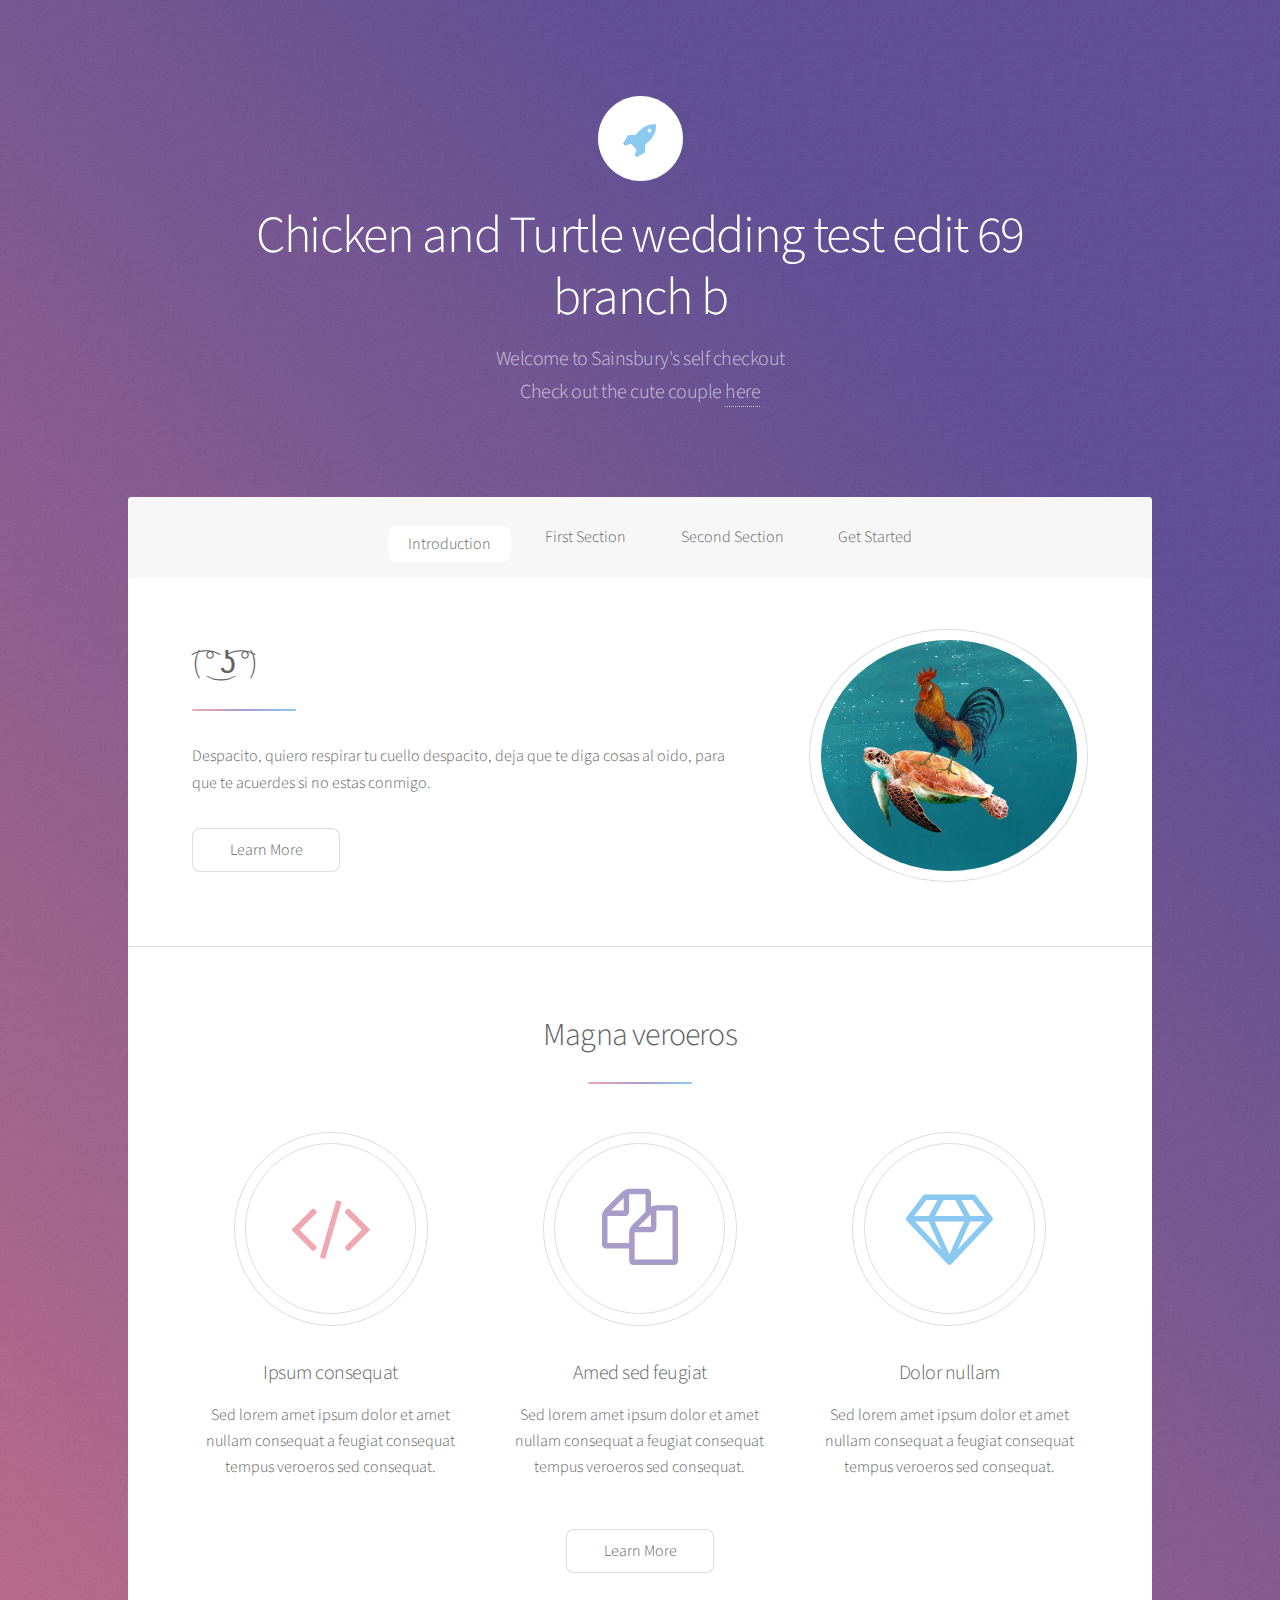
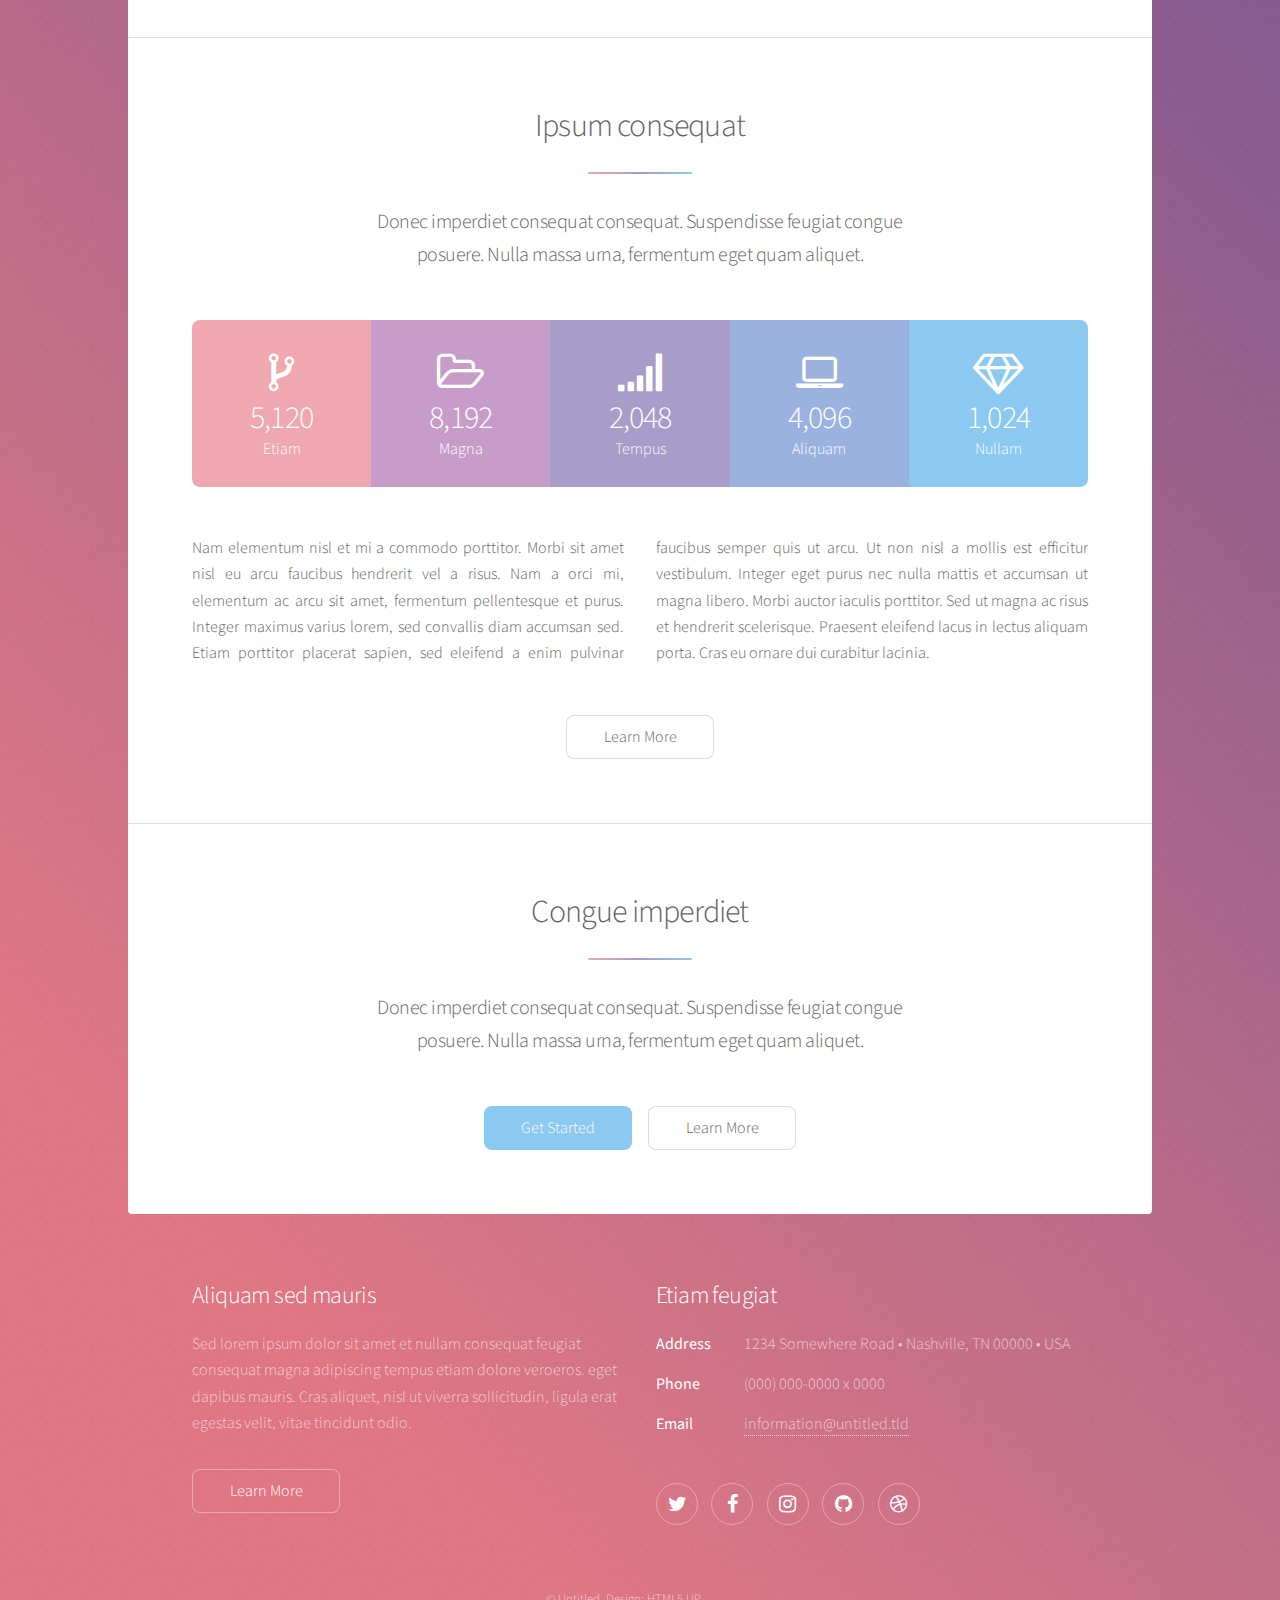
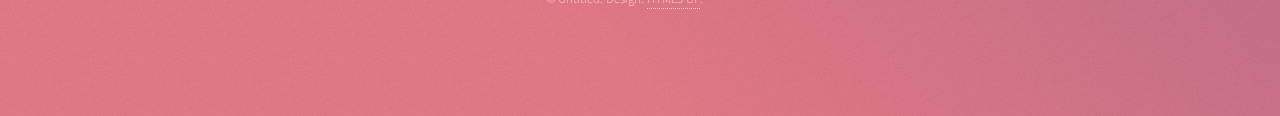
==== index.html @ 66ad9c23 "Merge branch 'master' of https://github.com/jaybubs/jaybubs.github.io" ====
<!DOCTYPE HTML>
<!--
	Stellar by HTML5 UP
	html5up.net | @ajlkn
	Free for personal and commercial use under the CCA 3.0 license (html5up.net/license)
-->
<html>
	<head>
		<title>Chicken and Turtle wedding cmder git test </title>
		<meta charset="utf-8" />
		<meta name="viewport" content="width=device-width, initial-scale=1, user-scalable=no" />
		<link rel="stylesheet" href="assets/css/main.css" />
		<noscript><link rel="stylesheet" href="assets/css/noscript.css" /></noscript>
	</head>
	<body class="is-preload">

		<!-- Wrapper -->
			<div id="wrapper">

				<!-- Header -->
					<header id="header" class="alt">
						<span class="logo"><img src="images/logo.svg" alt="" /></span>
						<h1>Chicken and Turtle wedding test edit 69 branch b</h1>
						<p>Welcome to Sainsbury's self checkout<br />
						Check out the cute couple <a href="https://www.youtube.com/watch?v=dQw4w9WgXcQ">here</p>
					</header>

				<!-- Nav -->
					<nav id="nav">
						<ul>
							<li><a href="#intro" class="active">Introduction</a></li>
							<li><a href="#first">First Section</a></li>
							<li><a href="#second">Second Section</a></li>
							<li><a href="#cta">Get Started</a></li>
						</ul>
					</nav>

				<!-- Main -->
					<div id="main">

						<!-- Introduction -->
							<section id="intro" class="main">
								<div class="spotlight">
									<div class="content">
										<header class="major">
											<h2>( ͡° ͜ʖ ͡°)</h2>
										</header>
										<p>Despacito, quiero respirar tu cuello despacito,
										deja que te diga cosas al oido, para que te acuerdes si no estas conmigo.
										</p>
										<ul class="actions">
											<li><a href="generic2.html" class="button">Learn More</a></li>
										</ul>
									</div>
									<span class="image"><img src="images/pic01.jpg" alt="" /></span>
								</div>
							</section>

						<!-- First Section -->
							<section id="first" class="main special">
								<header class="major">
									<h2>Magna veroeros</h2>
								</header>
								<ul class="features">
									<li>
										<span class="icon major style1 fa-code"></span>
										<h3>Ipsum consequat</h3>
										<p>Sed lorem amet ipsum dolor et amet nullam consequat a feugiat consequat tempus veroeros sed consequat.</p>
									</li>
									<li>
										<span class="icon major style3 fa-copy"></span>
										<h3>Amed sed feugiat</h3>
										<p>Sed lorem amet ipsum dolor et amet nullam consequat a feugiat consequat tempus veroeros sed consequat.</p>
									</li>
									<li>
										<span class="icon major style5 fa-diamond"></span>
										<h3>Dolor nullam</h3>
										<p>Sed lorem amet ipsum dolor et amet nullam consequat a feugiat consequat tempus veroeros sed consequat.</p>
									</li>
								</ul>
								<footer class="major">
									<ul class="actions special">
										<li><a href="generic.html" class="button">Learn More</a></li>
									</ul>
								</footer>
							</section>

						<!-- Second Section -->
							<section id="second" class="main special">
								<header class="major">
									<h2>Ipsum consequat</h2>
									<p>Donec imperdiet consequat consequat. Suspendisse feugiat congue<br />
									posuere. Nulla massa urna, fermentum eget quam aliquet.</p>
								</header>
								<ul class="statistics">
									<li class="style1">
										<span class="icon fa-code-fork"></span>
										<strong>5,120</strong> Etiam
									</li>
									<li class="style2">
										<span class="icon fa-folder-open-o"></span>
										<strong>8,192</strong> Magna
									</li>
									<li class="style3">
										<span class="icon fa-signal"></span>
										<strong>2,048</strong> Tempus
									</li>
									<li class="style4">
										<span class="icon fa-laptop"></span>
										<strong>4,096</strong> Aliquam
									</li>
									<li class="style5">
										<span class="icon fa-diamond"></span>
										<strong>1,024</strong> Nullam
									</li>
								</ul>
								<p class="content">Nam elementum nisl et mi a commodo porttitor. Morbi sit amet nisl eu arcu faucibus hendrerit vel a risus. Nam a orci mi, elementum ac arcu sit amet, fermentum pellentesque et purus. Integer maximus varius lorem, sed convallis diam accumsan sed. Etiam porttitor placerat sapien, sed eleifend a enim pulvinar faucibus semper quis ut arcu. Ut non nisl a mollis est efficitur vestibulum. Integer eget purus nec nulla mattis et accumsan ut magna libero. Morbi auctor iaculis porttitor. Sed ut magna ac risus et hendrerit scelerisque. Praesent eleifend lacus in lectus aliquam porta. Cras eu ornare dui curabitur lacinia.</p>
								<footer class="major">
									<ul class="actions special">
										<li><a href="generic.html" class="button">Learn More</a></li>
									</ul>
								</footer>
							</section>

						<!-- Get Started -->
							<section id="cta" class="main special">
								<header class="major">
									<h2>Congue imperdiet</h2>
									<p>Donec imperdiet consequat consequat. Suspendisse feugiat congue<br />
									posuere. Nulla massa urna, fermentum eget quam aliquet.</p>
								</header>
								<footer class="major">
									<ul class="actions special">
										<li><a href="generic.html" class="button primary">Get Started</a></li>
										<li><a href="generic.html" class="button">Learn More</a></li>
									</ul>
								</footer>
							</section>

					</div>

				<!-- Footer -->
					<footer id="footer">
						<section>
							<h2>Aliquam sed mauris</h2>
							<p>Sed lorem ipsum dolor sit amet et nullam consequat feugiat consequat magna adipiscing tempus etiam dolore veroeros. eget dapibus mauris. Cras aliquet, nisl ut viverra sollicitudin, ligula erat egestas velit, vitae tincidunt odio.</p>
							<ul class="actions">
								<li><a href="generic.html" class="button">Learn More</a></li>
							</ul>
						</section>
						<section>
							<h2>Etiam feugiat</h2>
							<dl class="alt">
								<dt>Address</dt>
								<dd>1234 Somewhere Road &bull; Nashville, TN 00000 &bull; USA</dd>
								<dt>Phone</dt>
								<dd>(000) 000-0000 x 0000</dd>
								<dt>Email</dt>
								<dd><a href="#">information@untitled.tld</a></dd>
							</dl>
							<ul class="icons">
								<li><a href="#" class="icon fa-twitter alt"><span class="label">Twitter</span></a></li>
								<li><a href="#" class="icon fa-facebook alt"><span class="label">Facebook</span></a></li>
								<li><a href="#" class="icon fa-instagram alt"><span class="label">Instagram</span></a></li>
								<li><a href="#" class="icon fa-github alt"><span class="label">GitHub</span></a></li>
								<li><a href="#" class="icon fa-dribbble alt"><span class="label">Dribbble</span></a></li>
							</ul>
						</section>
						<p class="copyright">&copy; Untitled. Design: <a href="https://html5up.net">HTML5 UP</a>.</p>
					</footer>

			</div>

		<!-- Scripts -->
			<script src="assets/js/jquery.min.js"></script>
			<script src="assets/js/jquery.scrollex.min.js"></script>
			<script src="assets/js/jquery.scrolly.min.js"></script>
			<script src="assets/js/browser.min.js"></script>
			<script src="assets/js/breakpoints.min.js"></script>
			<script src="assets/js/util.js"></script>
			<script src="assets/js/main.js"></script>

	</body>
</html>
---- assets/css/main.css ----
@import url(font-awesome.min.css);
@import "https://fonts.googleapis.com/css?family=Source+Sans+Pro:300,400";

/*
	Stellar by HTML5 UP
	html5up.net | @ajlkn
	Free for personal and commercial use under the CCA 3.0 license (html5up.net/license)
*/

html, body, div, span, applet, object,
iframe, h1, h2, h3, h4, h5, h6, p, blockquote,
pre, a, abbr, acronym, address, big, cite,
code, del, dfn, em, img, ins, kbd, q, s, samp,
small, strike, strong, sub, sup, tt, var, b,
u, i, center, dl, dt, dd, ol, ul, li, fieldset,
form, label, legend, table, caption, tbody,
tfoot, thead, tr, th, td, article, aside,
canvas, details, embed, figure, figcaption,
footer, header, hgroup, menu, nav, output, ruby,
section, summary, time, mark, audio, video {
	margin: 0;
	padding: 0;
	border: 0;
	font-size: 100%;
	font: inherit;
	vertical-align: baseline;}

article, aside, details, figcaption, figure,
footer, header, hgroup, menu, nav, section {
	display: block;}

body {
	line-height: 1;
}

ol, ul {
	list-style: none;
}

blockquote, q {
	quotes: none;
}

	blockquote:before, blockquote:after, q:before, q:after {
		content: '';
		content: none;
	}

table {
	border-collapse: collapse;
	border-spacing: 0;
}

body {
	-webkit-text-size-adjust: none;
}

mark {
	background-color: transparent;
	color: inherit;
}

input::-moz-focus-inner {
	border: 0;
	padding: 0;
}

input, select, textarea {
	-moz-appearance: none;
	-webkit-appearance: none;
	-ms-appearance: none;
	appearance: none;
}

/* Basic */

	@-ms-viewport {
		width: device-width;
	}

	body {
		-ms-overflow-style: scrollbar;
	}

	@media screen and (max-width: 480px) {

		html, body {
			min-width: 320px;
		}

	}

	html {
		box-sizing: border-box;
	}

	*, *:before, *:after {
		box-sizing: inherit;
	}

	body {
		background-color: #935d8c;
		background-image: url("images/overlay.png"), -moz-linear-gradient(45deg, #e37682 15%, #5f4d93 85%);
		background-image: url("images/overlay.png"), -webkit-linear-gradient(45deg, #e37682 15%, #5f4d93 85%);
		background-image: url("images/overlay.png"), -ms-linear-gradient(45deg, #e37682 15%, #5f4d93 85%);
		background-image: url("images/overlay.png"), linear-gradient(45deg, #e37682 15%, #5f4d93 85%);
	}

		body.is-preload *, body.is-preload *:before, body.is-preload *:after {
			-moz-animation: none !important;
			-webkit-animation: none !important;
			-ms-animation: none !important;
			animation: none !important;
			-moz-transition: none !important;
			-webkit-transition: none !important;
			-ms-transition: none !important;
			transition: none !important;
		}

/* Type */

	body {
		background-color: #935d8c;
		color: rgba(255, 255, 255, 0.65);
	}

	body, input, select, textarea {
		font-family: "Source Sans Pro", Helvetica, sans-serif;
		font-size: 17pt;
		font-weight: 300;
		line-height: 1.65;
	}

		@media screen and (max-width: 1680px) {

			body, input, select, textarea {
				font-size: 14pt;
			}

		}

		@media screen and (max-width: 1280px) {

			body, input, select, textarea {
				font-size: 12pt;
			}

		}

		@media screen and (max-width: 360px) {

			body, input, select, textarea {
				font-size: 11pt;
			}

		}

	a {
		-moz-transition: color 0.2s ease, border-bottom 0.2s ease;
		-webkit-transition: color 0.2s ease, border-bottom 0.2s ease;
		-ms-transition: color 0.2s ease, border-bottom 0.2s ease;
		transition: color 0.2s ease, border-bottom 0.2s ease;
		text-decoration: none;
		border-bottom: dotted 1px;
		color: inherit;
	}

		a:hover {
			border-bottom-color: transparent;
		}

	strong, b {
		font-weight: 400;
	}

	em, i {
		font-style: italic;
	}

	p {
		margin: 0 0 2em 0;
	}

		p.content {
			-moz-columns: 20em 2;
			-webkit-columns: 20em 2;
			-ms-columns: 20em 2;
			columns: 20em 2;
			-moz-column-gap: 2em;
			-webkit-column-gap: 2em;
			-ms-column-gap: 2em;
			column-gap: 2em;
			text-align: justify;
		}

	h1, h2, h3, h4, h5, h6 {
		font-weight: 300;
		line-height: 1.5;
		margin: 0 0 0.7em 0;
		letter-spacing: -0.025em;
	}

		h1 a, h2 a, h3 a, h4 a, h5 a, h6 a {
			color: inherit;
			text-decoration: none;
		}

	h1 {
		font-size: 2.5em;
		line-height: 1.2;
	}

	h2 {
		font-size: 1.5em;
	}

	h3 {
		font-size: 1.25em;
	}

	h4 {
		font-size: 1.1em;
	}

	h5 {
		font-size: 0.9em;
	}

	h6 {
		font-size: 0.7em;
	}

	@media screen and (max-width: 736px) {

		h1 {
			font-size: 2em;
		}

	}

	sub {
		font-size: 0.8em;
		position: relative;
		top: 0.5em;
	}

	sup {
		font-size: 0.8em;
		position: relative;
		top: -0.5em;
	}

	blockquote {
		border-left: solid 4px;
		font-style: italic;
		margin: 0 0 2em 0;
		padding: 0.5em 0 0.5em 2em;
	}

	code {
		border-radius: 8px;
		border: solid 1px;
		font-family: "Courier New", monospace;
		font-size: 0.9em;
		margin: 0 0.25em;
		padding: 0.25em 0.65em;
	}

	pre {
		-webkit-overflow-scrolling: touch;
		font-family: "Courier New", monospace;
		font-size: 0.9em;
		margin: 0 0 2em 0;
	}

		pre code {
			display: block;
			line-height: 1.75;
			padding: 1em 1.5em;
			overflow-x: auto;
		}

	hr {
		border: 0;
		border-bottom: solid 1px;
		margin: 2em 0;
	}

		hr.major {
			margin: 3em 0;
		}

	.align-left {
		text-align: left;
	}

	.align-center {
		text-align: center;
	}

	.align-right {
		text-align: right;
	}

	input, select, textarea {
		color: #ffffff;
	}

	a:hover {
		color: #ffffff;
	}

	strong, b {
		color: #ffffff;
	}

	h1, h2, h3, h4, h5, h6 {
		color: #ffffff;
	}

	blockquote {
		border-left-color: rgba(255, 255, 255, 0.35);
	}

	code {
		background: rgba(255, 255, 255, 0.075);
		border-color: rgba(255, 255, 255, 0.35);
	}

	hr {
		border-bottom-color: rgba(255, 255, 255, 0.35);
	}

/* Row */

	.row {
		display: flex;
		flex-wrap: wrap;
		box-sizing: border-box;
		align-items: stretch;
	}

		.row > * {
			box-sizing: border-box;
		}

		.row.gtr-uniform > * > :last-child {
			margin-bottom: 0;
		}

		.row.aln-left {
			justify-content: flex-start;
		}

		.row.aln-center {
			justify-content: center;
		}

		.row.aln-right {
			justify-content: flex-end;
		}

		.row.aln-top {
			align-items: flex-start;
		}

		.row.aln-middle {
			align-items: center;
		}

		.row.aln-bottom {
			align-items: flex-end;
		}

		.row > .imp {
			order: -1;
		}

		.row > .col-1 {
			width: 8.3333333333%;
		}

		.row > .off-1 {
			margin-left: 8.3333333333%;
		}

		.row > .col-2 {
			width: 16.6666666667%;
		}

		.row > .off-2 {
			margin-left: 16.6666666667%;
		}

		.row > .col-3 {
			width: 25%;
		}

		.row > .off-3 {
			margin-left: 25%;
		}

		.row > .col-4 {
			width: 33.3333333333%;
		}

		.row > .off-4 {
			margin-left: 33.3333333333%;
		}

		.row > .col-5 {
			width: 41.6666666667%;
		}

		.row > .off-5 {
			margin-left: 41.6666666667%;
		}

		.row > .col-6 {
			width: 50%;
		}

		.row > .off-6 {
			margin-left: 50%;
		}

		.row > .col-7 {
			width: 58.3333333333%;
		}

		.row > .off-7 {
			margin-left: 58.3333333333%;
		}

		.row > .col-8 {
			width: 66.6666666667%;
		}

		.row > .off-8 {
			margin-left: 66.6666666667%;
		}

		.row > .col-9 {
			width: 75%;
		}

		.row > .off-9 {
			margin-left: 75%;
		}

		.row > .col-10 {
			width: 83.3333333333%;
		}

		.row > .off-10 {
			margin-left: 83.3333333333%;
		}

		.row > .col-11 {
			width: 91.6666666667%;
		}

		.row > .off-11 {
			margin-left: 91.6666666667%;
		}

		.row > .col-12 {
			width: 100%;
		}

		.row > .off-12 {
			margin-left: 100%;
		}

		.row.gtr-0 {
			margin-top: 0;
			margin-left: 0em;
		}

			.row.gtr-0 > * {
				padding: 0 0 0 0em;
			}

			.row.gtr-0.gtr-uniform {
				margin-top: 0em;
			}

				.row.gtr-0.gtr-uniform > * {
					padding-top: 0em;
				}

		.row.gtr-25 {
			margin-top: 0;
			margin-left: -0.375em;
		}

			.row.gtr-25 > * {
				padding: 0 0 0 0.375em;
			}

			.row.gtr-25.gtr-uniform {
				margin-top: -0.375em;
			}

				.row.gtr-25.gtr-uniform > * {
					padding-top: 0.375em;
				}

		.row.gtr-50 {
			margin-top: 0;
			margin-left: -0.75em;
		}

			.row.gtr-50 > * {
				padding: 0 0 0 0.75em;
			}

			.row.gtr-50.gtr-uniform {
				margin-top: -0.75em;
			}

				.row.gtr-50.gtr-uniform > * {
					padding-top: 0.75em;
				}

		.row {
			margin-top: 0;
			margin-left: -1.5em;
		}

			.row > * {
				padding: 0 0 0 1.5em;
			}

			.row.gtr-uniform {
				margin-top: -1.5em;
			}

				.row.gtr-uniform > * {
					padding-top: 1.5em;
				}

		.row.gtr-150 {
			margin-top: 0;
			margin-left: -2.25em;
		}

			.row.gtr-150 > * {
				padding: 0 0 0 2.25em;
			}

			.row.gtr-150.gtr-uniform {
				margin-top: -2.25em;
			}

				.row.gtr-150.gtr-uniform > * {
					padding-top: 2.25em;
				}

		.row.gtr-200 {
			margin-top: 0;
			margin-left: -3em;
		}

			.row.gtr-200 > * {
				padding: 0 0 0 3em;
			}

			.row.gtr-200.gtr-uniform {
				margin-top: -3em;
			}

				.row.gtr-200.gtr-uniform > * {
					padding-top: 3em;
				}

		@media screen and (max-width: 1680px) {

			.row {
				display: flex;
				flex-wrap: wrap;
				box-sizing: border-box;
				align-items: stretch;
			}

				.row > * {
					box-sizing: border-box;
				}

				.row.gtr-uniform > * > :last-child {
					margin-bottom: 0;
				}

				.row.aln-left {
					justify-content: flex-start;
				}

				.row.aln-center {
					justify-content: center;
				}

				.row.aln-right {
					justify-content: flex-end;
				}

				.row.aln-top {
					align-items: flex-start;
				}

				.row.aln-middle {
					align-items: center;
				}

				.row.aln-bottom {
					align-items: flex-end;
				}

				.row > .imp-xlarge {
					order: -1;
				}

				.row > .col-1-xlarge {
					width: 8.3333333333%;
				}

				.row > .off-1-xlarge {
					margin-left: 8.3333333333%;
				}

				.row > .col-2-xlarge {
					width: 16.6666666667%;
				}

				.row > .off-2-xlarge {
					margin-left: 16.6666666667%;
				}

				.row > .col-3-xlarge {
					width: 25%;
				}

				.row > .off-3-xlarge {
					margin-left: 25%;
				}

				.row > .col-4-xlarge {
					width: 33.3333333333%;
				}

				.row > .off-4-xlarge {
					margin-left: 33.3333333333%;
				}

				.row > .col-5-xlarge {
					width: 41.6666666667%;
				}

				.row > .off-5-xlarge {
					margin-left: 41.6666666667%;
				}

				.row > .col-6-xlarge {
					width: 50%;
				}

				.row > .off-6-xlarge {
					margin-left: 50%;
				}

				.row > .col-7-xlarge {
					width: 58.3333333333%;
				}

				.row > .off-7-xlarge {
					margin-left: 58.3333333333%;
				}

				.row > .col-8-xlarge {
					width: 66.6666666667%;
				}

				.row > .off-8-xlarge {
					margin-left: 66.6666666667%;
				}

				.row > .col-9-xlarge {
					width: 75%;
				}

				.row > .off-9-xlarge {
					margin-left: 75%;
				}

				.row > .col-10-xlarge {
					width: 83.3333333333%;
				}

				.row > .off-10-xlarge {
					margin-left: 83.3333333333%;
				}

				.row > .col-11-xlarge {
					width: 91.6666666667%;
				}

				.row > .off-11-xlarge {
					margin-left: 91.6666666667%;
				}

				.row > .col-12-xlarge {
					width: 100%;
				}

				.row > .off-12-xlarge {
					margin-left: 100%;
				}

				.row.gtr-0 {
					margin-top: 0;
					margin-left: 0em;
				}

					.row.gtr-0 > * {
						padding: 0 0 0 0em;
					}

					.row.gtr-0.gtr-uniform {
						margin-top: 0em;
					}

						.row.gtr-0.gtr-uniform > * {
							padding-top: 0em;
						}

				.row.gtr-25 {
					margin-top: 0;
					margin-left: -0.375em;
				}

					.row.gtr-25 > * {
						padding: 0 0 0 0.375em;
					}

					.row.gtr-25.gtr-uniform {
						margin-top: -0.375em;
					}

						.row.gtr-25.gtr-uniform > * {
							padding-top: 0.375em;
						}

				.row.gtr-50 {
					margin-top: 0;
					margin-left: -0.75em;
				}

					.row.gtr-50 > * {
						padding: 0 0 0 0.75em;
					}

					.row.gtr-50.gtr-uniform {
						margin-top: -0.75em;
					}

						.row.gtr-50.gtr-uniform > * {
							padding-top: 0.75em;
						}

				.row {
					margin-top: 0;
					margin-left: -1.5em;
				}

					.row > * {
						padding: 0 0 0 1.5em;
					}

					.row.gtr-uniform {
						margin-top: -1.5em;
					}

						.row.gtr-uniform > * {
							padding-top: 1.5em;
						}

				.row.gtr-150 {
					margin-top: 0;
					margin-left: -2.25em;
				}

					.row.gtr-150 > * {
						padding: 0 0 0 2.25em;
					}

					.row.gtr-150.gtr-uniform {
						margin-top: -2.25em;
					}

						.row.gtr-150.gtr-uniform > * {
							padding-top: 2.25em;
						}

				.row.gtr-200 {
					margin-top: 0;
					margin-left: -3em;
				}

					.row.gtr-200 > * {
						padding: 0 0 0 3em;
					}

					.row.gtr-200.gtr-uniform {
						margin-top: -3em;
					}

						.row.gtr-200.gtr-uniform > * {
							padding-top: 3em;
						}

		}

		@media screen and (max-width: 1280px) {

			.row {
				display: flex;
				flex-wrap: wrap;
				box-sizing: border-box;
				align-items: stretch;
			}

				.row > * {
					box-sizing: border-box;
				}

				.row.gtr-uniform > * > :last-child {
					margin-bottom: 0;
				}

				.row.aln-left {
					justify-content: flex-start;
				}

				.row.aln-center {
					justify-content: center;
				}

				.row.aln-right {
					justify-content: flex-end;
				}

				.row.aln-top {
					align-items: flex-start;
				}

				.row.aln-middle {
					align-items: center;
				}

				.row.aln-bottom {
					align-items: flex-end;
				}

				.row > .imp-large {
					order: -1;
				}

				.row > .col-1-large {
					width: 8.3333333333%;
				}

				.row > .off-1-large {
					margin-left: 8.3333333333%;
				}

				.row > .col-2-large {
					width: 16.6666666667%;
				}

				.row > .off-2-large {
					margin-left: 16.6666666667%;
				}

				.row > .col-3-large {
					width: 25%;
				}

				.row > .off-3-large {
					margin-left: 25%;
				}

				.row > .col-4-large {
					width: 33.3333333333%;
				}

				.row > .off-4-large {
					margin-left: 33.3333333333%;
				}

				.row > .col-5-large {
					width: 41.6666666667%;
				}

				.row > .off-5-large {
					margin-left: 41.6666666667%;
				}

				.row > .col-6-large {
					width: 50%;
				}

				.row > .off-6-large {
					margin-left: 50%;
				}

				.row > .col-7-large {
					width: 58.3333333333%;
				}

				.row > .off-7-large {
					margin-left: 58.3333333333%;
				}

				.row > .col-8-large {
					width: 66.6666666667%;
				}

				.row > .off-8-large {
					margin-left: 66.6666666667%;
				}

				.row > .col-9-large {
					width: 75%;
				}

				.row > .off-9-large {
					margin-left: 75%;
				}

				.row > .col-10-large {
					width: 83.3333333333%;
				}

				.row > .off-10-large {
					margin-left: 83.3333333333%;
				}

				.row > .col-11-large {
					width: 91.6666666667%;
				}

				.row > .off-11-large {
					margin-left: 91.6666666667%;
				}

				.row > .col-12-large {
					width: 100%;
				}

				.row > .off-12-large {
					margin-left: 100%;
				}

				.row.gtr-0 {
					margin-top: 0;
					margin-left: 0em;
				}

					.row.gtr-0 > * {
						padding: 0 0 0 0em;
					}

					.row.gtr-0.gtr-uniform {
						margin-top: 0em;
					}

						.row.gtr-0.gtr-uniform > * {
							padding-top: 0em;
						}

				.row.gtr-25 {
					margin-top: 0;
					margin-left: -0.375em;
				}

					.row.gtr-25 > * {
						padding: 0 0 0 0.375em;
					}

					.row.gtr-25.gtr-uniform {
						margin-top: -0.375em;
					}

						.row.gtr-25.gtr-uniform > * {
							padding-top: 0.375em;
						}

				.row.gtr-50 {
					margin-top: 0;
					margin-left: -0.75em;
				}

					.row.gtr-50 > * {
						padding: 0 0 0 0.75em;
					}

					.row.gtr-50.gtr-uniform {
						margin-top: -0.75em;
					}

						.row.gtr-50.gtr-uniform > * {
							padding-top: 0.75em;
						}

				.row {
					margin-top: 0;
					margin-left: -1.5em;
				}

					.row > * {
						padding: 0 0 0 1.5em;
					}

					.row.gtr-uniform {
						margin-top: -1.5em;
					}

						.row.gtr-uniform > * {
							padding-top: 1.5em;
						}

				.row.gtr-150 {
					margin-top: 0;
					margin-left: -2.25em;
				}

					.row.gtr-150 > * {
						padding: 0 0 0 2.25em;
					}

					.row.gtr-150.gtr-uniform {
						margin-top: -2.25em;
					}

						.row.gtr-150.gtr-uniform > * {
							padding-top: 2.25em;
						}

				.row.gtr-200 {
					margin-top: 0;
					margin-left: -3em;
				}

					.row.gtr-200 > * {
						padding: 0 0 0 3em;
					}

					.row.gtr-200.gtr-uniform {
						margin-top: -3em;
					}

						.row.gtr-200.gtr-uniform > * {
							padding-top: 3em;
						}

		}

		@media screen and (max-width: 980px) {

			.row {
				display: flex;
				flex-wrap: wrap;
				box-sizing: border-box;
				align-items: stretch;
			}

				.row > * {
					box-sizing: border-box;
				}

				.row.gtr-uniform > * > :last-child {
					margin-bottom: 0;
				}

				.row.aln-left {
					justify-content: flex-start;
				}

				.row.aln-center {
					justify-content: center;
				}

				.row.aln-right {
					justify-content: flex-end;
				}

				.row.aln-top {
					align-items: flex-start;
				}

				.row.aln-middle {
					align-items: center;
				}

				.row.aln-bottom {
					align-items: flex-end;
				}

				.row > .imp-medium {
					order: -1;
				}

				.row > .col-1-medium {
					width: 8.3333333333%;
				}

				.row > .off-1-medium {
					margin-left: 8.3333333333%;
				}

				.row > .col-2-medium {
					width: 16.6666666667%;
				}

				.row > .off-2-medium {
					margin-left: 16.6666666667%;
				}

				.row > .col-3-medium {
					width: 25%;
				}

				.row > .off-3-medium {
					margin-left: 25%;
				}

				.row > .col-4-medium {
					width: 33.3333333333%;
				}

				.row > .off-4-medium {
					margin-left: 33.3333333333%;
				}

				.row > .col-5-medium {
					width: 41.6666666667%;
				}

				.row > .off-5-medium {
					margin-left: 41.6666666667%;
				}

				.row > .col-6-medium {
					width: 50%;
				}

				.row > .off-6-medium {
					margin-left: 50%;
				}

				.row > .col-7-medium {
					width: 58.3333333333%;
				}

				.row > .off-7-medium {
					margin-left: 58.3333333333%;
				}

				.row > .col-8-medium {
					width: 66.6666666667%;
				}

				.row > .off-8-medium {
					margin-left: 66.6666666667%;
				}

				.row > .col-9-medium {
					width: 75%;
				}

				.row > .off-9-medium {
					margin-left: 75%;
				}

				.row > .col-10-medium {
					width: 83.3333333333%;
				}

				.row > .off-10-medium {
					margin-left: 83.3333333333%;
				}

				.row > .col-11-medium {
					width: 91.6666666667%;
				}

				.row > .off-11-medium {
					margin-left: 91.6666666667%;
				}

				.row > .col-12-medium {
					width: 100%;
				}

				.row > .off-12-medium {
					margin-left: 100%;
				}

				.row.gtr-0 {
					margin-top: 0;
					margin-left: 0em;
				}

					.row.gtr-0 > * {
						padding: 0 0 0 0em;
					}

					.row.gtr-0.gtr-uniform {
						margin-top: 0em;
					}

						.row.gtr-0.gtr-uniform > * {
							padding-top: 0em;
						}

				.row.gtr-25 {
					margin-top: 0;
					margin-left: -0.375em;
				}

					.row.gtr-25 > * {
						padding: 0 0 0 0.375em;
					}

					.row.gtr-25.gtr-uniform {
						margin-top: -0.375em;
					}

						.row.gtr-25.gtr-uniform > * {
							padding-top: 0.375em;
						}

				.row.gtr-50 {
					margin-top: 0;
					margin-left: -0.75em;
				}

					.row.gtr-50 > * {
						padding: 0 0 0 0.75em;
					}

					.row.gtr-50.gtr-uniform {
						margin-top: -0.75em;
					}

						.row.gtr-50.gtr-uniform > * {
							padding-top: 0.75em;
						}

				.row {
					margin-top: 0;
					margin-left: -1.5em;
				}

					.row > * {
						padding: 0 0 0 1.5em;
					}

					.row.gtr-uniform {
						margin-top: -1.5em;
					}

						.row.gtr-uniform > * {
							padding-top: 1.5em;
						}

				.row.gtr-150 {
					margin-top: 0;
					margin-left: -2.25em;
				}

					.row.gtr-150 > * {
						padding: 0 0 0 2.25em;
					}

					.row.gtr-150.gtr-uniform {
						margin-top: -2.25em;
					}

						.row.gtr-150.gtr-uniform > * {
							padding-top: 2.25em;
						}

				.row.gtr-200 {
					margin-top: 0;
					margin-left: -3em;
				}

					.row.gtr-200 > * {
						padding: 0 0 0 3em;
					}

					.row.gtr-200.gtr-uniform {
						margin-top: -3em;
					}

						.row.gtr-200.gtr-uniform > * {
							padding-top: 3em;
						}

		}

		@media screen and (max-width: 736px) {

			.row {
				display: flex;
				flex-wrap: wrap;
				box-sizing: border-box;
				align-items: stretch;
			}

				.row > * {
					box-sizing: border-box;
				}

				.row.gtr-uniform > * > :last-child {
					margin-bottom: 0;
				}

				.row.aln-left {
					justify-content: flex-start;
				}

				.row.aln-center {
					justify-content: center;
				}

				.row.aln-right {
					justify-content: flex-end;
				}

				.row.aln-top {
					align-items: flex-start;
				}

				.row.aln-middle {
					align-items: center;
				}

				.row.aln-bottom {
					align-items: flex-end;
				}

				.row > .imp-small {
					order: -1;
				}

				.row > .col-1-small {
					width: 8.3333333333%;
				}

				.row > .off-1-small {
					margin-left: 8.3333333333%;
				}

				.row > .col-2-small {
					width: 16.6666666667%;
				}

				.row > .off-2-small {
					margin-left: 16.6666666667%;
				}

				.row > .col-3-small {
					width: 25%;
				}

				.row > .off-3-small {
					margin-left: 25%;
				}

				.row > .col-4-small {
					width: 33.3333333333%;
				}

				.row > .off-4-small {
					margin-left: 33.3333333333%;
				}

				.row > .col-5-small {
					width: 41.6666666667%;
				}

				.row > .off-5-small {
					margin-left: 41.6666666667%;
				}

				.row > .col-6-small {
					width: 50%;
				}

				.row > .off-6-small {
					margin-left: 50%;
				}

				.row > .col-7-small {
					width: 58.3333333333%;
				}

				.row > .off-7-small {
					margin-left: 58.3333333333%;
				}

				.row > .col-8-small {
					width: 66.6666666667%;
				}

				.row > .off-8-small {
					margin-left: 66.6666666667%;
				}

				.row > .col-9-small {
					width: 75%;
				}

				.row > .off-9-small {
					margin-left: 75%;
				}

				.row > .col-10-small {
					width: 83.3333333333%;
				}

				.row > .off-10-small {
					margin-left: 83.3333333333%;
				}

				.row > .col-11-small {
					width: 91.6666666667%;
				}

				.row > .off-11-small {
					margin-left: 91.6666666667%;
				}

				.row > .col-12-small {
					width: 100%;
				}

				.row > .off-12-small {
					margin-left: 100%;
				}

				.row.gtr-0 {
					margin-top: 0;
					margin-left: 0em;
				}

					.row.gtr-0 > * {
						padding: 0 0 0 0em;
					}

					.row.gtr-0.gtr-uniform {
						margin-top: 0em;
					}

						.row.gtr-0.gtr-uniform > * {
							padding-top: 0em;
						}

				.row.gtr-25 {
					margin-top: 0;
					margin-left: -0.25em;
				}

					.row.gtr-25 > * {
						padding: 0 0 0 0.25em;
					}

					.row.gtr-25.gtr-uniform {
						margin-top: -0.25em;
					}

						.row.gtr-25.gtr-uniform > * {
							padding-top: 0.25em;
						}

				.row.gtr-50 {
					margin-top: 0;
					margin-left: -0.5em;
				}

					.row.gtr-50 > * {
						padding: 0 0 0 0.5em;
					}

					.row.gtr-50.gtr-uniform {
						margin-top: -0.5em;
					}

						.row.gtr-50.gtr-uniform > * {
							padding-top: 0.5em;
						}

				.row {
					margin-top: 0;
					margin-left: -1em;
				}

					.row > * {
						padding: 0 0 0 1em;
					}

					.row.gtr-uniform {
						margin-top: -1em;
					}

						.row.gtr-uniform > * {
							padding-top: 1em;
						}

				.row.gtr-150 {
					margin-top: 0;
					margin-left: -1.5em;
				}

					.row.gtr-150 > * {
						padding: 0 0 0 1.5em;
					}

					.row.gtr-150.gtr-uniform {
						margin-top: -1.5em;
					}

						.row.gtr-150.gtr-uniform > * {
							padding-top: 1.5em;
						}

				.row.gtr-200 {
					margin-top: 0;
					margin-left: -2em;
				}

					.row.gtr-200 > * {
						padding: 0 0 0 2em;
					}

					.row.gtr-200.gtr-uniform {
						margin-top: -2em;
					}

						.row.gtr-200.gtr-uniform > * {
							padding-top: 2em;
						}

		}

		@media screen and (max-width: 480px) {

			.row {
				display: flex;
				flex-wrap: wrap;
				box-sizing: border-box;
				align-items: stretch;
			}

				.row > * {
					box-sizing: border-box;
				}

				.row.gtr-uniform > * > :last-child {
					margin-bottom: 0;
				}

				.row.aln-left {
					justify-content: flex-start;
				}

				.row.aln-center {
					justify-content: center;
				}

				.row.aln-right {
					justify-content: flex-end;
				}

				.row.aln-top {
					align-items: flex-start;
				}

				.row.aln-middle {
					align-items: center;
				}

				.row.aln-bottom {
					align-items: flex-end;
				}

				.row > .imp-xsmall {
					order: -1;
				}

				.row > .col-1-xsmall {
					width: 8.3333333333%;
				}

				.row > .off-1-xsmall {
					margin-left: 8.3333333333%;
				}

				.row > .col-2-xsmall {
					width: 16.6666666667%;
				}

				.row > .off-2-xsmall {
					margin-left: 16.6666666667%;
				}

				.row > .col-3-xsmall {
					width: 25%;
				}

				.row > .off-3-xsmall {
					margin-left: 25%;
				}

				.row > .col-4-xsmall {
					width: 33.3333333333%;
				}

				.row > .off-4-xsmall {
					margin-left: 33.3333333333%;
				}

				.row > .col-5-xsmall {
					width: 41.6666666667%;
				}

				.row > .off-5-xsmall {
					margin-left: 41.6666666667%;
				}

				.row > .col-6-xsmall {
					width: 50%;
				}

				.row > .off-6-xsmall {
					margin-left: 50%;
				}

				.row > .col-7-xsmall {
					width: 58.3333333333%;
				}

				.row > .off-7-xsmall {
					margin-left: 58.3333333333%;
				}

				.row > .col-8-xsmall {
					width: 66.6666666667%;
				}

				.row > .off-8-xsmall {
					margin-left: 66.6666666667%;
				}

				.row > .col-9-xsmall {
					width: 75%;
				}

				.row > .off-9-xsmall {
					margin-left: 75%;
				}

				.row > .col-10-xsmall {
					width: 83.3333333333%;
				}

				.row > .off-10-xsmall {
					margin-left: 83.3333333333%;
				}

				.row > .col-11-xsmall {
					width: 91.6666666667%;
				}

				.row > .off-11-xsmall {
					margin-left: 91.6666666667%;
				}

				.row > .col-12-xsmall {
					width: 100%;
				}

				.row > .off-12-xsmall {
					margin-left: 100%;
				}

				.row.gtr-0 {
					margin-top: 0;
					margin-left: 0em;
				}

					.row.gtr-0 > * {
						padding: 0 0 0 0em;
					}

					.row.gtr-0.gtr-uniform {
						margin-top: 0em;
					}

						.row.gtr-0.gtr-uniform > * {
							padding-top: 0em;
						}

				.row.gtr-25 {
					margin-top: 0;
					margin-left: -0.3125em;
				}

					.row.gtr-25 > * {
						padding: 0 0 0 0.3125em;
					}

					.row.gtr-25.gtr-uniform {
						margin-top: -0.3125em;
					}

						.row.gtr-25.gtr-uniform > * {
							padding-top: 0.3125em;
						}

				.row.gtr-50 {
					margin-top: 0;
					margin-left: -0.625em;
				}

					.row.gtr-50 > * {
						padding: 0 0 0 0.625em;
					}

					.row.gtr-50.gtr-uniform {
						margin-top: -0.625em;
					}

						.row.gtr-50.gtr-uniform > * {
							padding-top: 0.625em;
						}

				.row {
					margin-top: 0;
					margin-left: -1.25em;
				}

					.row > * {
						padding: 0 0 0 1.25em;
					}

					.row.gtr-uniform {
						margin-top: -1.25em;
					}

						.row.gtr-uniform > * {
							padding-top: 1.25em;
						}

				.row.gtr-150 {
					margin-top: 0;
					margin-left: -1.875em;
				}

					.row.gtr-150 > * {
						padding: 0 0 0 1.875em;
					}

					.row.gtr-150.gtr-uniform {
						margin-top: -1.875em;
					}

						.row.gtr-150.gtr-uniform > * {
							padding-top: 1.875em;
						}

				.row.gtr-200 {
					margin-top: 0;
					margin-left: -2.5em;
				}

					.row.gtr-200 > * {
						padding: 0 0 0 2.5em;
					}

					.row.gtr-200.gtr-uniform {
						margin-top: -2.5em;
					}

						.row.gtr-200.gtr-uniform > * {
							padding-top: 2.5em;
						}

		}

/* Box */

	.box {
		border-radius: 8px;
		border: solid;
		margin-bottom: 2em;
		padding: 1.5em;
	}

		.box > :last-child,
		.box > :last-child > :last-child,
		.box > :last-child > :last-child > :last-child {
			margin-bottom: 0;
		}

		.box.alt {
			border: 0;
			border-radius: 0;
			padding: 0;
		}

	.box {
		border-color: rgba(255, 255, 255, 0.35);
	}

/* Button */

	input[type="submit"],
	input[type="reset"],
	input[type="button"],
	button,
	.button {
		-moz-appearance: none;
		-webkit-appearance: none;
		-ms-appearance: none;
		appearance: none;
		-moz-transition: background-color 0.2s ease-in-out, color 0.2s ease-in-out;
		-webkit-transition: background-color 0.2s ease-in-out, color 0.2s ease-in-out;
		-ms-transition: background-color 0.2s ease-in-out, color 0.2s ease-in-out;
		transition: background-color 0.2s ease-in-out, color 0.2s ease-in-out;
		border-radius: 8px;
		border: 0;
		cursor: pointer;
		display: inline-block;
		font-weight: 300;
		height: 2.75em;
		line-height: 2.75em;
		min-width: 9.25em;
		padding: 0 1.5em;
		text-align: center;
		text-decoration: none;
		white-space: nowrap;
	}

		input[type="submit"].icon,
		input[type="reset"].icon,
		input[type="button"].icon,
		button.icon,
		.button.icon {
			padding-left: 1.35em;
		}

			input[type="submit"].icon:before,
			input[type="reset"].icon:before,
			input[type="button"].icon:before,
			button.icon:before,
			.button.icon:before {
				margin-right: 0.5em;
			}

		input[type="submit"].fit,
		input[type="reset"].fit,
		input[type="button"].fit,
		button.fit,
		.button.fit {
			width: 100%;
		}

		input[type="submit"].small,
		input[type="reset"].small,
		input[type="button"].small,
		button.small,
		.button.small {
			font-size: 0.8em;
		}

		input[type="submit"].large,
		input[type="reset"].large,
		input[type="button"].large,
		button.large,
		.button.large {
			font-size: 1.35em;
		}

		input[type="submit"].disabled, input[type="submit"]:disabled,
		input[type="reset"].disabled,
		input[type="reset"]:disabled,
		input[type="button"].disabled,
		input[type="button"]:disabled,
		button.disabled,
		button:disabled,
		.button.disabled,
		.button:disabled {
			pointer-events: none;
			opacity: 0.25;
		}

		@media screen and (max-width: 736px) {

			input[type="submit"],
			input[type="reset"],
			input[type="button"],
			button,
			.button {
				min-width: 0;
			}

		}

	input[type="submit"],
	input[type="reset"],
	input[type="button"],
	button,
	.button {
		background-color: transparent;
		box-shadow: inset 0 0 0 1px rgba(255, 255, 255, 0.35);
		color: #ffffff !important;
	}

		input[type="submit"]:hover,
		input[type="reset"]:hover,
		input[type="button"]:hover,
		button:hover,
		.button:hover {
			background-color: rgba(255, 255, 255, 0.075);
		}

		input[type="submit"]:active,
		input[type="reset"]:active,
		input[type="button"]:active,
		button:active,
		.button:active {
			background-color: rgba(255, 255, 255, 0.2);
		}

		input[type="submit"].icon:before,
		input[type="reset"].icon:before,
		input[type="button"].icon:before,
		button.icon:before,
		.button.icon:before {
			color: rgba(255, 255, 255, 0.5);
		}

		input[type="submit"].primary,
		input[type="reset"].primary,
		input[type="button"].primary,
		button.primary,
		.button.primary {
			background-color: #8cc9f0;
			color: #ffffff !important;
			box-shadow: none;
		}

			input[type="submit"].primary:hover,
			input[type="reset"].primary:hover,
			input[type="button"].primary:hover,
			button.primary:hover,
			.button.primary:hover {
				background-color: #9acff2;
			}

			input[type="submit"].primary:active,
			input[type="reset"].primary:active,
			input[type="button"].primary:active,
			button.primary:active,
			.button.primary:active {
				background-color: #7ec3ee;
			}

			input[type="submit"].primary.icon:before,
			input[type="reset"].primary.icon:before,
			input[type="button"].primary.icon:before,
			button.primary.icon:before,
			.button.primary.icon:before {
				color: #ffffff !important;
			}

/* Form */

	form {
		margin: 0 0 2em 0;
	}

	label {
		display: block;
		font-size: 0.9em;
		font-weight: 400;
		margin: 0 0 1em 0;
	}

	input[type="text"],
	input[type="password"],
	input[type="email"],
	select,
	textarea {
		-moz-appearance: none;
		-webkit-appearance: none;
		-ms-appearance: none;
		appearance: none;
		border-radius: 8px;
		border: solid 1px;
		color: inherit;
		display: block;
		outline: 0;
		padding: 0 1em;
		text-decoration: none;
		width: 100%;
	}

		input[type="text"]:invalid,
		input[type="password"]:invalid,
		input[type="email"]:invalid,
		select:invalid,
		textarea:invalid {
			box-shadow: none;
		}

	select {
		background-size: 1.25rem;
		background-repeat: no-repeat;
		background-position: calc(100% - 1rem) center;
		height: 2.75em;
		padding-right: 2.75em;
		text-overflow: ellipsis;
	}

		select:focus::-ms-value {
			background-color: transparent;
		}

		select::-ms-expand {
			display: none;
		}

	input[type="text"],
	input[type="password"],
	input[type="email"],
	select {
		height: 2.75em;
	}

	textarea {
		padding: 0.75em 1em;
	}

	input[type="checkbox"],
	input[type="radio"] {
		-moz-appearance: none;
		-webkit-appearance: none;
		-ms-appearance: none;
		appearance: none;
		display: block;
		float: left;
		margin-right: -2em;
		opacity: 0;
		width: 1em;
		z-index: -1;
	}

		input[type="checkbox"] + label,
		input[type="radio"] + label {
			text-decoration: none;
			cursor: pointer;
			display: inline-block;
			font-size: 1em;
			font-weight: 300;
			padding-left: 2.4em;
			padding-right: 0.75em;
			position: relative;
		}

			input[type="checkbox"] + label:before,
			input[type="radio"] + label:before {
				-moz-osx-font-smoothing: grayscale;
				-webkit-font-smoothing: antialiased;
				font-family: FontAwesome;
				font-style: normal;
				font-weight: normal;
				text-transform: none !important;
			}

			input[type="checkbox"] + label:before,
			input[type="radio"] + label:before {
				border-radius: 8px;
				border: solid 1px;
				content: '';
				display: inline-block;
				height: 1.65em;
				left: 0;
				line-height: 1.58125em;
				position: absolute;
				text-align: center;
				top: 0;
				width: 1.65em;
			}

		input[type="checkbox"]:checked + label:before,
		input[type="radio"]:checked + label:before {
			content: '\f00c';
		}

	input[type="checkbox"] + label:before {
		border-radius: 8px;
	}

	input[type="radio"] + label:before {
		border-radius: 100%;
	}

	::-webkit-input-placeholder {
		opacity: 1.0;
	}

	:-moz-placeholder {
		opacity: 1.0;
	}

	::-moz-placeholder {
		opacity: 1.0;
	}

	:-ms-input-placeholder {
		opacity: 1.0;
	}

	label {
		color: #ffffff;
	}

	input[type="text"],
	input[type="password"],
	input[type="email"],
	select,
	textarea {
		background-color: rgba(255, 255, 255, 0.075);
		border-color: rgba(255, 255, 255, 0.35);
	}

		input[type="text"]:focus,
		input[type="password"]:focus,
		input[type="email"]:focus,
		select:focus,
		textarea:focus {
			border-color: #8cc9f0;
			box-shadow: 0 0 0 1px #8cc9f0;
		}

	select {
		background-image: url("data:image/svg+xml;charset=utf8,%3Csvg xmlns='http://www.w3.org/2000/svg' width='40' height='40' preserveAspectRatio='none' viewBox='0 0 40 40'%3E%3Cpath d='M9.4,12.3l10.4,10.4l10.4-10.4c0.2-0.2,0.5-0.4,0.9-0.4c0.3,0,0.6,0.1,0.9,0.4l3.3,3.3c0.2,0.2,0.4,0.5,0.4,0.9 c0,0.4-0.1,0.6-0.4,0.9L20.7,31.9c-0.2,0.2-0.5,0.4-0.9,0.4c-0.3,0-0.6-0.1-0.9-0.4L4.3,17.3c-0.2-0.2-0.4-0.5-0.4-0.9 c0-0.4,0.1-0.6,0.4-0.9l3.3-3.3c0.2-0.2,0.5-0.4,0.9-0.4S9.1,12.1,9.4,12.3z' fill='rgba(255, 255, 255, 0.35)' /%3E%3C/svg%3E");
	}

		select option {
			color: #ffffff;
			background: #935d8c;
		}

	input[type="checkbox"] + label,
	input[type="radio"] + label {
		color: rgba(255, 255, 255, 0.65);
	}

		input[type="checkbox"] + label:before,
		input[type="radio"] + label:before {
			background: rgba(255, 255, 255, 0.075);
			border-color: rgba(255, 255, 255, 0.35);
		}

	input[type="checkbox"]:checked + label:before,
	input[type="radio"]:checked + label:before {
		background-color: #ffffff;
		border-color: #ffffff;
		color: #935d8c;
	}

	input[type="checkbox"]:focus + label:before,
	input[type="radio"]:focus + label:before {
		border-color: #8cc9f0;
		box-shadow: 0 0 0 1px #8cc9f0;
	}

	::-webkit-input-placeholder {
		color: rgba(255, 255, 255, 0.5) !important;
	}

	:-moz-placeholder {
		color: rgba(255, 255, 255, 0.5) !important;
	}

	::-moz-placeholder {
		color: rgba(255, 255, 255, 0.5) !important;
	}

	:-ms-input-placeholder {
		color: rgba(255, 255, 255, 0.5) !important;
	}

	.formerize-placeholder {
		color: rgba(255, 255, 255, 0.5) !important;
	}

/* Icon */

	.icon {
		text-decoration: none;
		-moz-transition: background-color 0.2s ease-in-out, color 0.2s ease-in-out;
		-webkit-transition: background-color 0.2s ease-in-out, color 0.2s ease-in-out;
		-ms-transition: background-color 0.2s ease-in-out, color 0.2s ease-in-out;
		transition: background-color 0.2s ease-in-out, color 0.2s ease-in-out;
		border-bottom: none;
		position: relative;
	}

		.icon:before {
			-moz-osx-font-smoothing: grayscale;
			-webkit-font-smoothing: antialiased;
			font-family: FontAwesome;
			font-style: normal;
			font-weight: normal;
			text-transform: none !important;
		}

		.icon > .label {
			display: none;
		}

		.icon.major {
			border: solid 1px;
			display: inline-block;
			border-radius: 100%;
			padding: 0.65em;
			margin: 0 0 2em 0;
			cursor: default;
		}

			.icon.major:before {
				display: inline-block;
				font-size: 6.25rem;
				width: 2.25em;
				height: 2.25em;
				line-height: 2.2em;
				border-radius: 100%;
				border: solid 1px;
				text-align: center;
			}

		.icon.alt {
			display: inline-block;
			border: solid 1px;
			border-radius: 100%;
		}

			.icon.alt:before {
				display: block;
				font-size: 1.25em;
				width: 2em;
				height: 2em;
				text-align: center;
				line-height: 2em;
			}

		.icon.style1 {
			color: #efa8b0;
		}

		.icon.style2 {
			color: #c79cc8;
		}

		.icon.style3 {
			color: #a89cc8;
		}

		.icon.style4 {
			color: #9bb2e1;
		}

		.icon.style5 {
			color: #8cc9f0;
		}

		@media screen and (max-width: 1680px) {

			.icon.major:before {
				font-size: 5.5rem;
			}

		}

		@media screen and (max-width: 1280px) {

			.icon.major:before {
				font-size: 4.75rem;
			}

		}

		@media screen and (max-width: 736px) {

			.icon.major {
				margin: 0 0 1.5em 0;
				padding: 0.35em;
			}

				.icon.major:before {
					font-size: 3.5rem;
				}

		}

	.icon.major {
		border-color: rgba(255, 255, 255, 0.35);
	}

		.icon.major:before {
			border-color: rgba(255, 255, 255, 0.35);
		}

	.icon.alt {
		border-color: rgba(255, 255, 255, 0.35);
		color: #ffffff;
	}

		.icon.alt:hover {
			background-color: rgba(255, 255, 255, 0.075);
		}

		.icon.alt:active {
			background-color: rgba(255, 255, 255, 0.2);
		}

/* Image */

	.image {
		border-radius: 8px;
		border: 0;
		display: inline-block;
		position: relative;
	}

		.image img {
			border-radius: 8px;
			display: block;
		}

		.image.left, .image.right {
			max-width: 40%;
		}

			.image.left img, .image.right img {
				width: 100%;
			}

		.image.left {
			float: left;
			margin: 0 1.5em 1em 0;
			top: 0.25em;
		}

		.image.right {
			float: right;
			margin: 0 0 1em 1.5em;
			top: 0.25em;
		}

		.image.fit {
			display: block;
			margin: 0 0 2em 0;
			width: 100%;
		}

			.image.fit img {
				width: 100%;
			}

		.image.main {
			display: block;
			margin: 0 0 3em 0;
			width: 100%;
		}

			.image.main img {
				width: 100%;
			}

/* List */

	ol {
		list-style: decimal;
		margin: 0 0 2em 0;
		padding-left: 1.25em;
	}

		ol li {
			padding-left: 0.25em;
		}

	ul {
		list-style: disc;
		margin: 0 0 2em 0;
		padding-left: 1em;
	}

		ul li {
			padding-left: 0.5em;
		}

		ul.alt {
			list-style: none;
			padding-left: 0;
		}

			ul.alt li {
				border-top: solid 1px;
				padding: 0.5em 0;
			}

				ul.alt li:first-child {
					border-top: 0;
					padding-top: 0;
				}

	dl {
		margin: 0 0 2em 0;
	}

		dl dt {
			display: block;
			font-weight: 400;
			margin: 0 0 1em 0;
		}

		dl dd {
			margin-left: 2em;
		}

		dl.alt dt {
			display: block;
			width: 3em;
			margin: 0;
			clear: left;
			float: left;
		}

		dl.alt dd {
			margin: 0 0 0.85em 5.5em;
		}

		dl.alt:after {
			content: '';
			display: block;
			clear: both;
		}

	ul.alt li {
		border-top-color: rgba(255, 255, 255, 0.35);
	}

	dl dt {
		color: #ffffff;
	}

/* Actions */

	ul.actions {
		display: -moz-flex;
		display: -webkit-flex;
		display: -ms-flex;
		display: flex;
		cursor: default;
		list-style: none;
		margin-left: -1em;
		padding-left: 0;
	}

		ul.actions li {
			padding: 0 0 0 1em;
			vertical-align: middle;
		}

		ul.actions.special {
			-moz-justify-content: center;
			-webkit-justify-content: center;
			-ms-justify-content: center;
			justify-content: center;
			width: 100%;
			margin-left: 0;
		}

			ul.actions.special li:first-child {
				padding-left: 0;
			}

		ul.actions.stacked {
			-moz-flex-direction: column;
			-webkit-flex-direction: column;
			-ms-flex-direction: column;
			flex-direction: column;
			margin-left: 0;
		}

			ul.actions.stacked li {
				padding: 1.3em 0 0 0;
			}

				ul.actions.stacked li:first-child {
					padding-top: 0;
				}

		ul.actions.fit {
			width: calc(100% + 1em);
		}

			ul.actions.fit li {
				-moz-flex-grow: 1;
				-webkit-flex-grow: 1;
				-ms-flex-grow: 1;
				flex-grow: 1;
				-moz-flex-shrink: 1;
				-webkit-flex-shrink: 1;
				-ms-flex-shrink: 1;
				flex-shrink: 1;
				width: 100%;
			}

				ul.actions.fit li > * {
					width: 100%;
				}

			ul.actions.fit.stacked {
				width: 100%;
			}

		@media screen and (max-width: 480px) {

			ul.actions:not(.fixed) {
				-moz-flex-direction: column;
				-webkit-flex-direction: column;
				-ms-flex-direction: column;
				flex-direction: column;
				margin-left: 0;
				width: 100% !important;
			}

				ul.actions:not(.fixed) li {
					-moz-flex-grow: 1;
					-webkit-flex-grow: 1;
					-ms-flex-grow: 1;
					flex-grow: 1;
					-moz-flex-shrink: 1;
					-webkit-flex-shrink: 1;
					-ms-flex-shrink: 1;
					flex-shrink: 1;
					padding: 1em 0 0 0;
					text-align: center;
					width: 100%;
				}

					ul.actions:not(.fixed) li > * {
						width: 100%;
					}

					ul.actions:not(.fixed) li:first-child {
						padding-top: 0;
					}

					ul.actions:not(.fixed) li input[type="submit"],
					ul.actions:not(.fixed) li input[type="reset"],
					ul.actions:not(.fixed) li input[type="button"],
					ul.actions:not(.fixed) li button,
					ul.actions:not(.fixed) li .button {
						width: 100%;
					}

						ul.actions:not(.fixed) li input[type="submit"].icon:before,
						ul.actions:not(.fixed) li input[type="reset"].icon:before,
						ul.actions:not(.fixed) li input[type="button"].icon:before,
						ul.actions:not(.fixed) li button.icon:before,
						ul.actions:not(.fixed) li .button.icon:before {
							margin-left: -0.5rem;
						}

		}

/* Icons */

	ul.icons {
		cursor: default;
		list-style: none;
		padding-left: 0;
	}

		ul.icons li {
			display: inline-block;
			padding: 0 0.65em 0 0;
		}

			ul.icons li:last-child {
				padding-right: 0 !important;
			}

/* Section/Article */

	section.special, article.special {
		text-align: center;
	}

	header.major {
		margin-bottom: 3em;
	}

		header.major h2 {
			font-size: 2em;
		}

			header.major h2:after {
				display: block;
				content: '';
				width: 3.25em;
				height: 2px;
				margin: 0.7em 0 1em 0;
				border-radius: 2px;
			}

				section.special header.major h2:after, article.special header.major h2:after {
					margin-left: auto;
					margin-right: auto;
				}

		header.major p {
			font-size: 1.25em;
			letter-spacing: -0.025em;
		}

		header.major.special {
			text-align: center;
		}

			header.major.special h2:after {
				margin-left: auto;
				margin-right: auto;
			}

	footer.major {
		margin-top: 3em;
	}

	@media screen and (max-width: 736px) {

		header.major {
			margin-bottom: 0;
		}

			header.major h2 {
				font-size: 1.5em;
			}

			header.major p {
				font-size: 1em;
				letter-spacing: 0;
			}

				header.major p br {
					display: none;
				}

		footer.major {
			margin-top: 0;
		}

	}

	header.major h2:after {
		background-color: rgba(255, 255, 255, 0.35);
	}

/* Table */

	.table-wrapper {
		-webkit-overflow-scrolling: touch;
		overflow-x: auto;
	}

	table {
		margin: 0 0 2em 0;
		width: 100%;
	}

		table tbody tr {
			border: solid 1px;
			border-left: 0;
			border-right: 0;
		}

		table td {
			padding: 0.75em 0.75em;
		}

		table th {
			font-size: 0.9em;
			font-weight: 400;
			padding: 0 0.75em 0.75em 0.75em;
			text-align: left;
		}

		table thead {
			border-bottom: solid 2px;
		}

		table tfoot {
			border-top: solid 2px;
		}

		table.alt {
			border-collapse: separate;
		}

			table.alt tbody tr td {
				border: solid 1px;
				border-left-width: 0;
				border-top-width: 0;
			}

				table.alt tbody tr td:first-child {
					border-left-width: 1px;
				}

			table.alt tbody tr:first-child td {
				border-top-width: 1px;
			}

			table.alt thead {
				border-bottom: 0;
			}

			table.alt tfoot {
				border-top: 0;
			}

	table tbody tr {
		border-color: rgba(255, 255, 255, 0.35);
	}

		table tbody tr:nth-child(2n + 1) {
			background-color: rgba(255, 255, 255, 0.075);
		}

	table th {
		color: #ffffff;
	}

	table thead {
		border-bottom-color: rgba(255, 255, 255, 0.35);
	}

	table tfoot {
		border-top-color: rgba(255, 255, 255, 0.35);
	}

	table.alt tbody tr td {
		border-color: rgba(255, 255, 255, 0.35);
	}

/* Features */

	.features {
		display: -moz-flex;
		display: -webkit-flex;
		display: -ms-flex;
		display: flex;
		-moz-flex-wrap: wrap;
		-webkit-flex-wrap: wrap;
		-ms-flex-wrap: wrap;
		flex-wrap: wrap;
		-moz-justify-content: center;
		-webkit-justify-content: center;
		-ms-justify-content: center;
		justify-content: center;
		width: calc(100% + 2em);
		margin: 0 0 3em -2em;
		padding: 0;
		list-style: none;
	}

		.features li {
			width: calc(33.3333333333% - 2em);
			margin-left: 2em;
			margin-top: 3em;
			padding: 0;
		}

			.features li:nth-child(1), .features li:nth-child(2), .features li:nth-child(3) {
				margin-top: 0;
			}

			.features li > :last-child {
				margin-bottom: 0;
			}

		@media screen and (max-width: 980px) {

			.features li {
				width: calc(50% - 2em);
			}

				.features li:nth-child(3) {
					margin-top: 3em;
				}

		}

		@media screen and (max-width: 736px) {

			.features {
				width: 100%;
				margin: 0 0 2em 0;
			}

				.features li {
					width: 100%;
					margin-left: 0;
					margin-top: 2em;
				}

					.features li:nth-child(2), .features li:nth-child(3) {
						margin-top: 2em;
					}

		}

/* Statistics */

	.statistics {
		display: -moz-flex;
		display: -webkit-flex;
		display: -ms-flex;
		display: flex;
		width: 100%;
		margin: 0 0 3em 0;
		padding: 0;
		list-style: none;
		cursor: default;
	}

		.statistics li {
			-moz-flex: 1;
			-webkit-flex: 1;
			-ms-flex: 1;
			flex: 1;
			padding: 1.5em;
			color: #ffffff;
			text-align: center;
		}

			.statistics li.style1 {
				background-color: #efa8b0;
			}

			.statistics li.style2 {
				background-color: #c79cc8;
			}

			.statistics li.style3 {
				background-color: #a89cc8;
			}

			.statistics li.style4 {
				background-color: #9bb2e1;
			}

			.statistics li.style5 {
				background-color: #8cc9f0;
			}

			.statistics li strong, .statistics li b {
				display: block;
				font-size: 2em;
				line-height: 1.1;
				color: inherit !important;
				font-weight: 300;
				letter-spacing: -0.025em;
			}

			.statistics li:first-child {
				border-top-left-radius: 8px;
				border-bottom-left-radius: 8px;
			}

			.statistics li:last-child {
				border-top-right-radius: 8px;
				border-bottom-right-radius: 8px;
			}

			.statistics li .icon {
				display: inline-block;
			}

				.statistics li .icon:before {
					font-size: 2.75rem;
					line-height: 1.3;
				}

		@media screen and (max-width: 980px) {

			.statistics li strong, .statistics li b {
				font-size: 1.5em;
			}

		}

		@media screen and (max-width: 736px) {

			.statistics {
				display: block;
				width: 20em;
				max-width: 100%;
				margin: 0 auto 2em auto;
			}

				.statistics li:first-child {
					border-bottom-left-radius: 0;
					border-top-right-radius: 8px;
				}

				.statistics li:last-child {
					border-top-right-radius: 0;
					border-bottom-left-radius: 8px;
				}

				.statistics li .icon:before {
					font-size: 3.75rem;
				}

				.statistics li strong, .statistics li b {
					font-size: 2.5em;
				}

		}

/* Spotlight */

	.spotlight {
		display: -moz-flex;
		display: -webkit-flex;
		display: -ms-flex;
		display: flex;
		-moz-align-items: center;
		-webkit-align-items: center;
		-ms-align-items: center;
		align-items: center;
		margin: 0 0 2em 0;
	}

		.spotlight .content {
			-moz-flex: 1;
			-webkit-flex: 1;
			-ms-flex: 1;
			flex: 1;
		}

			.spotlight .content > :last-child {
				margin-bottom: 0;
			}

			.spotlight .content header.major {
				margin: 0 0 2em 0;
			}

		.spotlight .image {
			display: inline-block;
			margin-left: 4em;
			padding: 0.65em;
			border-radius: 100%;
			border: solid 1px;
		}

			.spotlight .image img {
				display: block;
				border-radius: 100%;
				width: 16em;
			}

		@media screen and (max-width: 980px) {

			.spotlight {
				-moz-flex-direction: column-reverse;
				-webkit-flex-direction: column-reverse;
				-ms-flex-direction: column-reverse;
				flex-direction: column-reverse;
				text-align: center;
			}

				.spotlight .content {
					-moz-flex: 0 1 auto;
					-webkit-flex: 0 1 auto;
					-ms-flex: 0 1 auto;
					flex: 0 1 auto;
					width: 100%;
				}

					.spotlight .content header.major h2:after {
						margin-left: auto;
						margin-right: auto;
					}

					.spotlight .content .actions {
						-moz-justify-content: center;
						-webkit-justify-content: center;
						-ms-justify-content: center;
						justify-content: center;
						width: calc(100% + 1em);
					}

				.spotlight .image {
					-moz-flex: 0 1 auto;
					-webkit-flex: 0 1 auto;
					-ms-flex: 0 1 auto;
					flex: 0 1 auto;
					margin-left: 0;
					margin-bottom: 2em;
				}

		}

		@media screen and (max-width: 736px) {

			.spotlight .image {
				padding: 0.35em;
			}

				.spotlight .image img {
					width: 12em;
				}

		}

	.spotlight .image {
		border-color: rgba(255, 255, 255, 0.35);
	}

/* Header */

	#header {
		padding: 5em 5em 1em 5em ;
		text-align: center;
	}

		#header h1 {
			margin: 0 0 0.25em 0;
		}

		#header p {
			font-size: 1.25em;
			letter-spacing: -0.025em;
		}

		#header.alt {
			padding: 7em 5em 4em 5em ;
		}

			#header.alt h1 {
				font-size: 3.25em;
			}

			#header.alt > * {
				-moz-transition: opacity 3s ease;
				-webkit-transition: opacity 3s ease;
				-ms-transition: opacity 3s ease;
				transition: opacity 3s ease;
				-moz-transition-delay: 0.5s;
				-webkit-transition-delay: 0.5s;
				-ms-transition-delay: 0.5s;
				transition-delay: 0.5s;
				opacity: 1;
			}

			#header.alt .logo {
				-moz-transition: opacity 1.25s ease, -moz-transform 0.5s ease;
				-webkit-transition: opacity 1.25s ease, -webkit-transform 0.5s ease;
				-ms-transition: opacity 1.25s ease, -ms-transform 0.5s ease;
				transition: opacity 1.25s ease, transform 0.5s ease;
				-moz-transition-delay: 0s;
				-webkit-transition-delay: 0s;
				-ms-transition-delay: 0s;
				transition-delay: 0s;
				display: block;
				margin: 0 0 1.5em 0;
			}

				#header.alt .logo img {
					display: block;
					margin: 0 auto;
					max-width: 75%;
				}

		@media screen and (max-width: 1280px) {

			#header {
				padding: 4em 4em 0.1em 4em ;
			}

				#header.alt {
					padding: 6em 4em 3em 4em ;
				}

		}

		@media screen and (max-width: 980px) {

			#header {
				padding: 4em 3em 0.1em 3em ;
			}

				#header.alt {
					padding: 5em 3em 2em 3em ;
				}

		}

		@media screen and (max-width: 736px) {

			#header {
				padding: 3em 2em 0.1em 2em ;
			}

				#header p {
					font-size: 1em;
					letter-spacing: 0;
				}

					#header p br {
						display: none;
					}

				#header.alt {
					padding: 4em 2em 1em 2em ;
				}

					#header.alt h1 {
						font-size: 2.5em;
					}

		}

		@media screen and (max-width: 480px) {

			#header {
				padding: 3em 1.5em 0.1em 1.5em ;
			}

				#header.alt {
					padding: 4em 1.5em 1em 1.5em ;
				}

		}

		@media screen and (max-width: 360px) {

			#header {
				padding: 2.5em 1em 0.1em 1em ;
			}

				#header.alt {
					padding: 3.5em 1em 0.5em 1em ;
				}

		}

		body.is-preload #header.alt > * {
			opacity: 0;
		}

		body.is-preload #header.alt .logo {
			-moz-transform: scale(0.8) rotate(-30deg);
			-webkit-transform: scale(0.8) rotate(-30deg);
			-ms-transform: scale(0.8) rotate(-30deg);
			transform: scale(0.8) rotate(-30deg);
		}

/* Nav */

	#nav {
		-moz-transition: background-color 0.2s ease, border-top-left-radius 0.2s ease, border-top-right-radius 0.2s ease, padding 0.2s ease;
		-webkit-transition: background-color 0.2s ease, border-top-left-radius 0.2s ease, border-top-right-radius 0.2s ease, padding 0.2s ease;
		-ms-transition: background-color 0.2s ease, border-top-left-radius 0.2s ease, border-top-right-radius 0.2s ease, padding 0.2s ease;
		transition: background-color 0.2s ease, border-top-left-radius 0.2s ease, border-top-right-radius 0.2s ease, padding 0.2s ease;
		background-color: #ffffff;
		color: #636363;
		position: absolute;
		width: 64em;
		max-width: calc(100% - 4em);
		padding: 1em;
		background-color: #f7f7f7;
		border-top-left-radius: 0.25em;
		border-top-right-radius: 0.25em;
		cursor: default;
		text-align: center;
	}

		#nav input, #nav select, #nav textarea {
			color: #636363;
		}

		#nav a:hover {
			color: #636363;
		}

		#nav strong, #nav b {
			color: #636363;
		}

		#nav h1, #nav h2, #nav h3, #nav h4, #nav h5, #nav h6 {
			color: #636363;
		}

		#nav blockquote {
			border-left-color: #dddddd;
		}

		#nav code {
			background: rgba(222, 222, 222, 0.25);
			border-color: #dddddd;
		}

		#nav hr {
			border-bottom-color: #dddddd;
		}

		#nav + #main {
			padding-top: 4.25em;
		}

		#nav ul {
			margin: 0;
			padding: 0;
			list-style: none;
		}

			#nav ul li {
				-moz-transition: margin 0.2s ease;
				-webkit-transition: margin 0.2s ease;
				-ms-transition: margin 0.2s ease;
				transition: margin 0.2s ease;
				display: inline-block;
				margin: 0 0.35em;
				padding: 0;
				vertical-align: middle;
			}

				#nav ul li a {
					-moz-transition: font-size 0.2s ease;
					-webkit-transition: font-size 0.2s ease;
					-ms-transition: font-size 0.2s ease;
					transition: font-size 0.2s ease;
					display: inline-block;
					height: 2.25em;
					line-height: 2.25em;
					padding: 0 1.25em;
					border: 0;
					border-radius: 8px;
					box-shadow: inset 0 0 0 1px transparent;
				}

					#nav ul li a:hover {
						background-color: rgba(222, 222, 222, 0.25);
					}

					#nav ul li a.active {
						background-color: #ffffff;
						box-shadow: none;
					}

		#nav.alt {
			position: fixed;
			top: 0;
			padding: 0.5em 1em;
			background-color: rgba(247, 247, 247, 0.95);
			border-top-left-radius: 0;
			border-top-right-radius: 0;
			z-index: 10000;
		}

			#nav.alt ul li {
				margin: 0 0.175em;
			}

				#nav.alt ul li a {
					font-size: 0.9em;
				}

		@media screen and (max-width: 736px) {

			#nav {
				display: none;
			}

				#nav + #main {
					padding-top: 0;
				}

		}

/* Main */

	#main {
		background-color: #ffffff;
		color: #636363;
		border-radius: 0.25em;
	}

		#main input, #main select, #main textarea {
			color: #636363;
		}

		#main a:hover {
			color: #636363;
		}

		#main strong, #main b {
			color: #636363;
		}

		#main h1, #main h2, #main h3, #main h4, #main h5, #main h6 {
			color: #636363;
		}

		#main blockquote {
			border-left-color: #dddddd;
		}

		#main code {
			background: rgba(222, 222, 222, 0.25);
			border-color: #dddddd;
		}

		#main hr {
			border-bottom-color: #dddddd;
		}

		#main .box {
			border-color: #dddddd;
		}

		#main input[type="submit"],
		#main input[type="reset"],
		#main input[type="button"],
		#main button,
		#main .button {
			background-color: transparent;
			box-shadow: inset 0 0 0 1px #dddddd;
			color: #636363 !important;
		}

			#main input[type="submit"]:hover,
			#main input[type="reset"]:hover,
			#main input[type="button"]:hover,
			#main button:hover,
			#main .button:hover {
				background-color: rgba(222, 222, 222, 0.25);
			}

			#main input[type="submit"]:active,
			#main input[type="reset"]:active,
			#main input[type="button"]:active,
			#main button:active,
			#main .button:active {
				background-color: rgba(222, 222, 222, 0.5);
			}

			#main input[type="submit"].icon:before,
			#main input[type="reset"].icon:before,
			#main input[type="button"].icon:before,
			#main button.icon:before,
			#main .button.icon:before {
				color: rgba(99, 99, 99, 0.25);
			}

			#main input[type="submit"].primary,
			#main input[type="reset"].primary,
			#main input[type="button"].primary,
			#main button.primary,
			#main .button.primary {
				background-color: #8cc9f0;
				color: #ffffff !important;
				box-shadow: none;
			}

				#main input[type="submit"].primary:hover,
				#main input[type="reset"].primary:hover,
				#main input[type="button"].primary:hover,
				#main button.primary:hover,
				#main .button.primary:hover {
					background-color: #9acff2;
				}

				#main input[type="submit"].primary:active,
				#main input[type="reset"].primary:active,
				#main input[type="button"].primary:active,
				#main button.primary:active,
				#main .button.primary:active {
					background-color: #7ec3ee;
				}

				#main input[type="submit"].primary.icon:before,
				#main input[type="reset"].primary.icon:before,
				#main input[type="button"].primary.icon:before,
				#main button.primary.icon:before,
				#main .button.primary.icon:before {
					color: #ffffff !important;
				}

		#main label {
			color: #636363;
		}

		#main input[type="text"],
		#main input[type="password"],
		#main input[type="email"],
		#main select,
		#main textarea {
			background-color: rgba(222, 222, 222, 0.25);
			border-color: #dddddd;
		}

			#main input[type="text"]:focus,
			#main input[type="password"]:focus,
			#main input[type="email"]:focus,
			#main select:focus,
			#main textarea:focus {
				border-color: #8cc9f0;
				box-shadow: 0 0 0 1px #8cc9f0;
			}

		#main select {
			background-image: url("data:image/svg+xml;charset=utf8,%3Csvg xmlns='http://www.w3.org/2000/svg' width='40' height='40' preserveAspectRatio='none' viewBox='0 0 40 40'%3E%3Cpath d='M9.4,12.3l10.4,10.4l10.4-10.4c0.2-0.2,0.5-0.4,0.9-0.4c0.3,0,0.6,0.1,0.9,0.4l3.3,3.3c0.2,0.2,0.4,0.5,0.4,0.9 c0,0.4-0.1,0.6-0.4,0.9L20.7,31.9c-0.2,0.2-0.5,0.4-0.9,0.4c-0.3,0-0.6-0.1-0.9-0.4L4.3,17.3c-0.2-0.2-0.4-0.5-0.4-0.9 c0-0.4,0.1-0.6,0.4-0.9l3.3-3.3c0.2-0.2,0.5-0.4,0.9-0.4S9.1,12.1,9.4,12.3z' fill='%23dddddd' /%3E%3C/svg%3E");
		}

			#main select option {
				color: #636363;
				background: #ffffff;
			}

		#main input[type="checkbox"] + label,
		#main input[type="radio"] + label {
			color: #636363;
		}

			#main input[type="checkbox"] + label:before,
			#main input[type="radio"] + label:before {
				background: rgba(222, 222, 222, 0.25);
				border-color: #dddddd;
			}

		#main input[type="checkbox"]:checked + label:before,
		#main input[type="radio"]:checked + label:before {
			background-color: #636363;
			border-color: #636363;
			color: #ffffff;
		}

		#main input[type="checkbox"]:focus + label:before,
		#main input[type="radio"]:focus + label:before {
			border-color: #8cc9f0;
			box-shadow: 0 0 0 1px #8cc9f0;
		}

		#main ::-webkit-input-placeholder {
			color: rgba(99, 99, 99, 0.25) !important;
		}

		#main :-moz-placeholder {
			color: rgba(99, 99, 99, 0.25) !important;
		}

		#main ::-moz-placeholder {
			color: rgba(99, 99, 99, 0.25) !important;
		}

		#main :-ms-input-placeholder {
			color: rgba(99, 99, 99, 0.25) !important;
		}

		#main .formerize-placeholder {
			color: rgba(99, 99, 99, 0.25) !important;
		}

		#main .icon.major {
			border-color: #dddddd;
		}

			#main .icon.major:before {
				border-color: #dddddd;
			}

		#main .icon.alt {
			border-color: #dddddd;
			color: #636363;
		}

			#main .icon.alt:hover {
				background-color: rgba(222, 222, 222, 0.25);
			}

			#main .icon.alt:active {
				background-color: rgba(222, 222, 222, 0.5);
			}

		#main ul.alt li {
			border-top-color: #dddddd;
		}

		#main dl dt {
			color: #636363;
		}

		#main header.major h2:after {
			background-color: #dddddd;
			background-image: -moz-linear-gradient(90deg, #efa8b0, #a89cc8, #8cc9f0);
			background-image: -webkit-linear-gradient(90deg, #efa8b0, #a89cc8, #8cc9f0);
			background-image: -ms-linear-gradient(90deg, #efa8b0, #a89cc8, #8cc9f0);
			background-image: linear-gradient(90deg, #efa8b0, #a89cc8, #8cc9f0);
		}

		#main table tbody tr {
			border-color: #dddddd;
		}

			#main table tbody tr:nth-child(2n + 1) {
				background-color: rgba(222, 222, 222, 0.25);
			}

		#main table th {
			color: #636363;
		}

		#main table thead {
			border-bottom-color: #dddddd;
		}

		#main table tfoot {
			border-top-color: #dddddd;
		}

		#main table.alt tbody tr td {
			border-color: #dddddd;
		}

		#main .spotlight .image {
			border-color: #dddddd;
		}

		#main > .main {
			padding: 5em 5em 3em 5em ;
			border-top: solid 1px #dddddd;
		}

			#main > .main:first-child {
				border-top: 0;
			}

			#main > .main > .image.main:first-child {
				margin: -5em 0 5em -5em;
				width: calc(100% + 10em);
				border-top-right-radius: 0.25em;
				border-top-left-radius: 0.25em;
				border-bottom-right-radius: 0;
				border-bottom-left-radius: 0;
			}

				#main > .main > .image.main:first-child img {
					border-top-right-radius: 0.25em;
					border-top-left-radius: 0.25em;
					border-bottom-right-radius: 0;
					border-bottom-left-radius: 0;
				}

		@media screen and (max-width: 1280px) {

			#main > .main {
				padding: 4em 4em 2em 4em ;
			}

				#main > .main > .image.main:first-child {
					margin: -4em 0 4em -4em;
					width: calc(100% + 8em);
				}

		}

		@media screen and (max-width: 980px) {

			#main > .main {
				padding: 4em 3em 2em 3em ;
			}

				#main > .main > .image.main:first-child {
					margin: -4em 0 4em -3em;
					width: calc(100% + 6em);
				}

		}

		@media screen and (max-width: 736px) {

			#main > .main {
				padding: 3em 2em 1em 2em ;
			}

				#main > .main > .image.main:first-child {
					margin: -3em 0 2em -2em;
					width: calc(100% + 4em);
				}

		}

		@media screen and (max-width: 480px) {

			#main > .main {
				padding: 3em 1.5em 1em 1.5em ;
			}

				#main > .main > .image.main:first-child {
					margin: -3em 0 1.5em -1.5em;
					width: calc(100% + 3em);
				}

		}

		@media screen and (max-width: 360px) {

			#main {
				border-radius: 0;
			}

				#main > .main {
					padding: 2.5em 1em 0.5em 1em ;
				}

					#main > .main > .image.main:first-child {
						margin: -2.5em 0 1.5em -1em;
						width: calc(100% + 2em);
						border-radius: 0;
					}

						#main > .main > .image.main:first-child img {
							border-radius: 0;
						}

		}

/* Footer */

	#footer {
		display: -moz-flex;
		display: -webkit-flex;
		display: -ms-flex;
		display: flex;
		-moz-flex-wrap: wrap;
		-webkit-flex-wrap: wrap;
		-ms-flex-wrap: wrap;
		flex-wrap: wrap;
		padding: 5em 5em 3em 5em ;
		width: calc(100% + 2em);
		margin: 0 0 3em -2em;
	}

		#footer > * {
			width: calc(50% - 2em);
			margin-left: 2em;
		}

		#footer .copyright {
			width: 100%;
			margin: 2.5em 0 2em 0;
			font-size: 0.8em;
			text-align: center;
		}

		@media screen and (max-width: 1280px) {

			#footer {
				padding: 4em 4em 2em 4em ;
			}

		}

		@media screen and (max-width: 980px) {

			#footer {
				padding: 4em 3em 2em 3em ;
				display: block;
				margin: 0 0 3em 0;
				width: 100%;
			}

				#footer > * {
					width: 100%;
					margin-left: 0;
					margin-bottom: 3em;
				}

				#footer .copyright {
					text-align: left;
				}

		}

		@media screen and (max-width: 736px) {

			#footer {
				padding: 3em 2em 1em 2em ;
			}

		}

		@media screen and (max-width: 480px) {

			#footer {
				padding: 3em 1.5em 1em 1.5em ;
			}

		}

		@media screen and (max-width: 480px) {

			#footer {
				padding: 2.5em 1em 0.5em 1em ;
			}

		}

/* Wrapper */

	#wrapper {
		width: 64em;
		max-width: calc(100% - 4em);
		margin: 0 auto;
	}

		@media screen and (max-width: 480px) {

			#wrapper {
				max-width: calc(100% - 2em);
			}

		}

		@media screen and (max-width: 360px) {

			#wrapper {
				max-width: 100%;
			}

		}
---- assets/css/noscript.css ----
/*
	Stellar by HTML5 UP
	html5up.net | @ajlkn
	Free for personal and commercial use under the CCA 3.0 license (html5up.net/license)
*/

/* Header */

	body.is-preload #header.alt > * {
		opacity: 1;
	}

	body.is-preload #header.alt .logo {
		-moz-transform: none;
		-webkit-transform: none;
		-ms-transform: none;
		transform: none;
	}
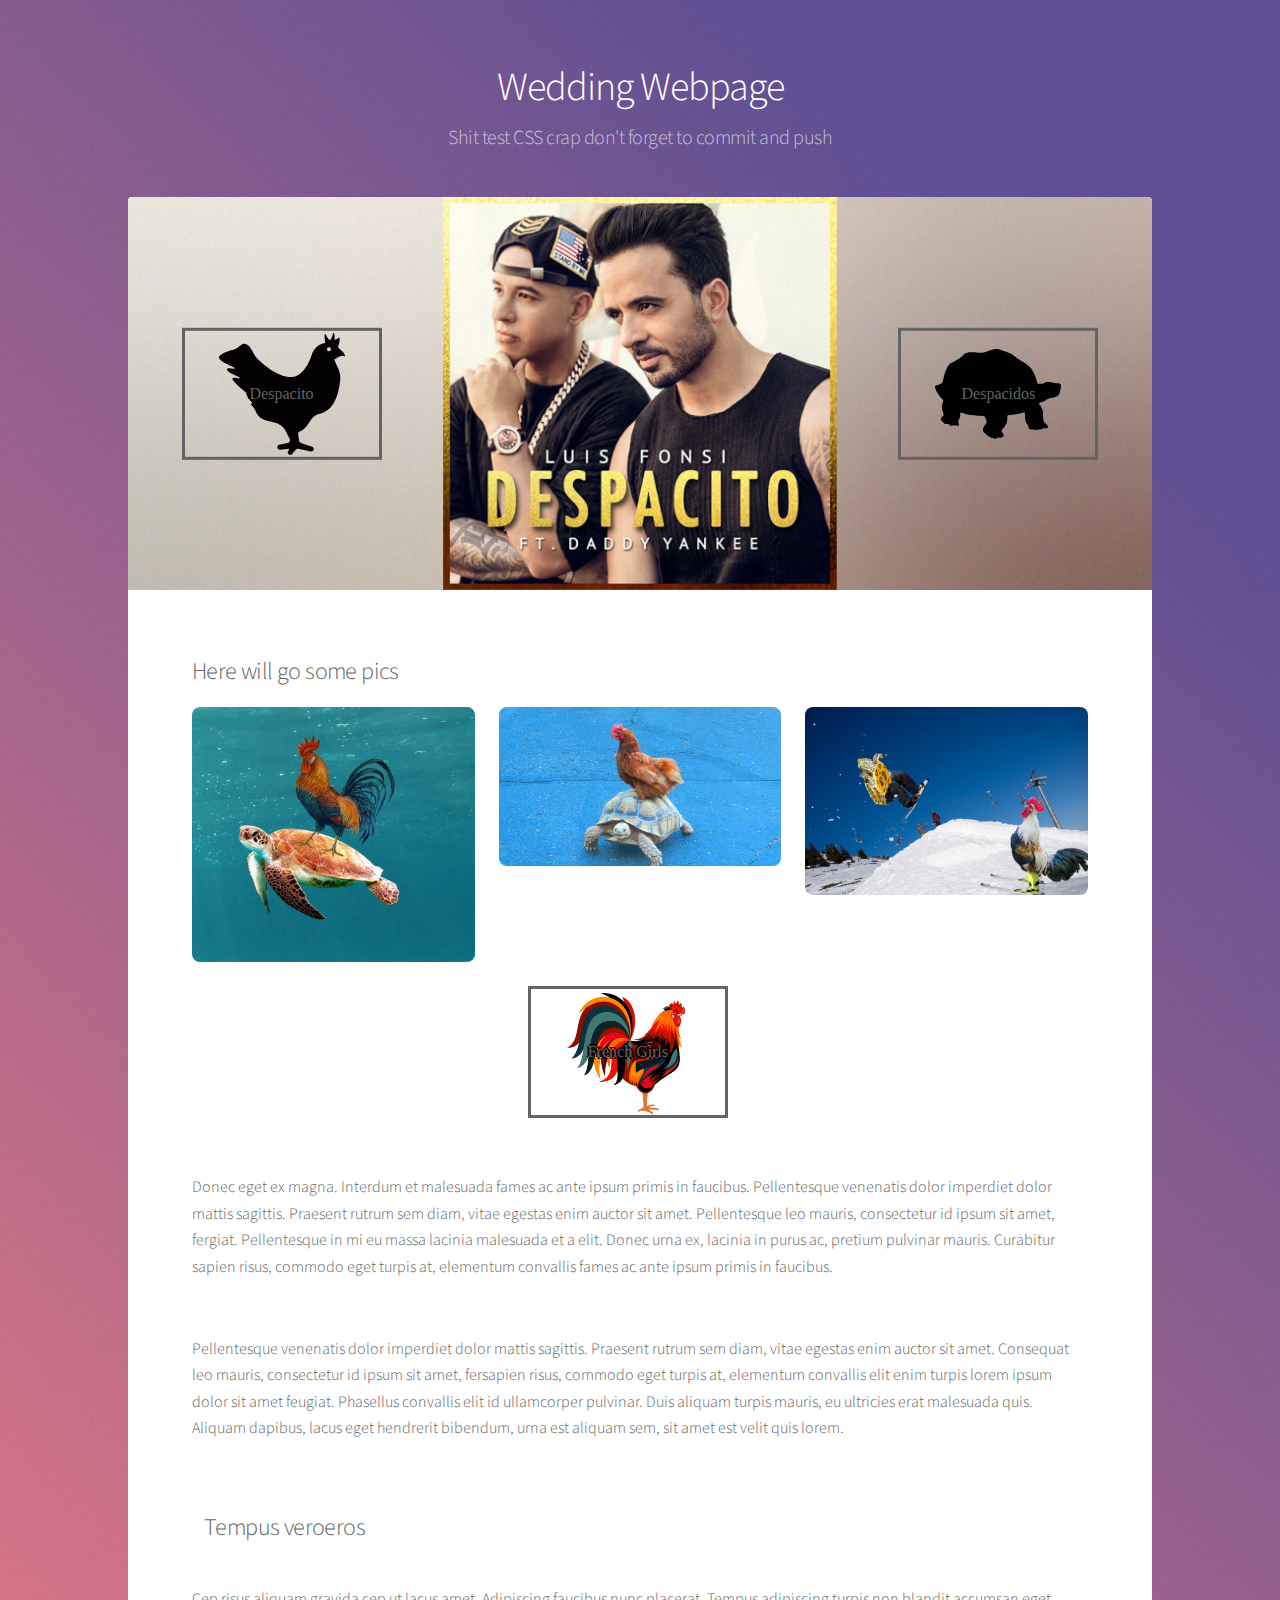
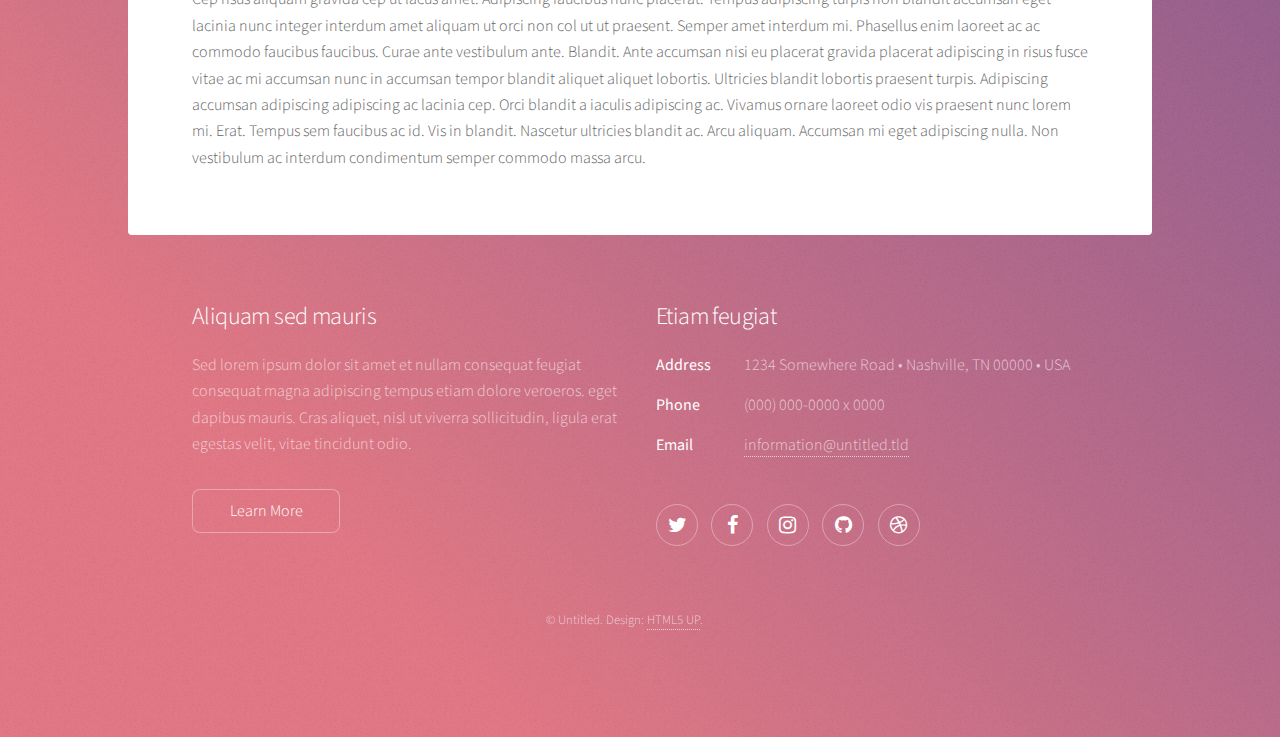
==== commit 59809377: "big updoot, main page with 2 branches, loads of buttonning, whatever" ====
--- a/index.html
+++ b/index.html
@@ -6,7 +6,7 @@
 -->
 <html>
 	<head>
-		<title>Chicken and Turtle wedding cmder git test </title>
+		<title>Generic - Stellar by HTML5 UP</title>
 		<meta charset="utf-8" />
 		<meta name="viewport" content="width=device-width, initial-scale=1, user-scalable=no" />
 		<link rel="stylesheet" href="assets/css/main.css" />
@@ -18,123 +18,32 @@
 			<div id="wrapper">
 
 				<!-- Header -->
-					<header id="header" class="alt">
-						<span class="logo"><img src="images/logo.svg" alt="" /></span>
-						<h1>Chicken and Turtle wedding test edit 69 branch b</h1>
-						<p>Welcome to Sainsbury's self checkout<br />
-						Check out the cute couple <a href="https://www.youtube.com/watch?v=dQw4w9WgXcQ">here</p>
+					<header id="header">
+						<h1>Wedding Webpage</h1>
+						<p>Shit test CSS crap don't forget to commit and push</p>
 					</header>
-
-				<!-- Nav -->
-					<nav id="nav">
-						<ul>
-							<li><a href="#intro" class="active">Introduction</a></li>
-							<li><a href="#first">First Section</a></li>
-							<li><a href="#second">Second Section</a></li>
-							<li><a href="#cta">Get Started</a></li>
-						</ul>
-					</nav>
 
 				<!-- Main -->
 					<div id="main">
 
-						<!-- Introduction -->
-							<section id="intro" class="main">
-								<div class="spotlight">
-									<div class="content">
-										<header class="major">
-											<h2>( ͡° ͜ʖ ͡°)</h2>
-										</header>
-										<p>Despacito, quiero respirar tu cuello despacito,
-										deja que te diga cosas al oido, para que te acuerdes si no estas conmigo.
-										</p>
-										<ul class="actions">
-											<li><a href="generic2.html" class="button">Learn More</a></li>
-										</ul>
-									</div>
-									<span class="image"><img src="images/pic01.jpg" alt="" /></span>
-								</div>
-							</section>
-
-						<!-- First Section -->
-							<section id="first" class="main special">
-								<header class="major">
-									<h2>Magna veroeros</h2>
-								</header>
-								<ul class="features">
-									<li>
-										<span class="icon major style1 fa-code"></span>
-										<h3>Ipsum consequat</h3>
-										<p>Sed lorem amet ipsum dolor et amet nullam consequat a feugiat consequat tempus veroeros sed consequat.</p>
-									</li>
-									<li>
-										<span class="icon major style3 fa-copy"></span>
-										<h3>Amed sed feugiat</h3>
-										<p>Sed lorem amet ipsum dolor et amet nullam consequat a feugiat consequat tempus veroeros sed consequat.</p>
-									</li>
-									<li>
-										<span class="icon major style5 fa-diamond"></span>
-										<h3>Dolor nullam</h3>
-										<p>Sed lorem amet ipsum dolor et amet nullam consequat a feugiat consequat tempus veroeros sed consequat.</p>
-									</li>
+						<!-- Content -->
+							<section id="content" class="main">
+								<span class="image main btncn"><img src="images/pic04.jpg" alt="" />
+								<a href="italy.html" class="btncommon btn2">Despacito</a><!--separation--><a href="singapore.html" class="btncommon btn3">Despacidos</a>
+								</span>
+								<h2>Here will go some pics</h2>
+								<div class="box alt">
+											<div class="row gtr-uniform">
+												<div class="col-4"><span class="image fit"><img src="images/CT0.jpg" alt="" /></span></div>
+												<div class="col-4"><span class="image fit"><img src="images/CT1.jpg" alt="" /></span></div>
+												<div class="col-4"><span class="image fit"><img src="images/CT2.png" alt="" /></span></div>
+								<ul class="actions special">
+								<li><a href="https://www.youtube.com/watch?v=dQw4w9WgXcQ" class="btncommon btn1">French Girls</a></li>
 								</ul>
-								<footer class="major">
-									<ul class="actions special">
-										<li><a href="generic.html" class="button">Learn More</a></li>
-									</ul>
-								</footer>
-							</section>
-
-						<!-- Second Section -->
-							<section id="second" class="main special">
-								<header class="major">
-									<h2>Ipsum consequat</h2>
-									<p>Donec imperdiet consequat consequat. Suspendisse feugiat congue<br />
-									posuere. Nulla massa urna, fermentum eget quam aliquet.</p>
-								</header>
-								<ul class="statistics">
-									<li class="style1">
-										<span class="icon fa-code-fork"></span>
-										<strong>5,120</strong> Etiam
-									</li>
-									<li class="style2">
-										<span class="icon fa-folder-open-o"></span>
-										<strong>8,192</strong> Magna
-									</li>
-									<li class="style3">
-										<span class="icon fa-signal"></span>
-										<strong>2,048</strong> Tempus
-									</li>
-									<li class="style4">
-										<span class="icon fa-laptop"></span>
-										<strong>4,096</strong> Aliquam
-									</li>
-									<li class="style5">
-										<span class="icon fa-diamond"></span>
-										<strong>1,024</strong> Nullam
-									</li>
-								</ul>
-								<p class="content">Nam elementum nisl et mi a commodo porttitor. Morbi sit amet nisl eu arcu faucibus hendrerit vel a risus. Nam a orci mi, elementum ac arcu sit amet, fermentum pellentesque et purus. Integer maximus varius lorem, sed convallis diam accumsan sed. Etiam porttitor placerat sapien, sed eleifend a enim pulvinar faucibus semper quis ut arcu. Ut non nisl a mollis est efficitur vestibulum. Integer eget purus nec nulla mattis et accumsan ut magna libero. Morbi auctor iaculis porttitor. Sed ut magna ac risus et hendrerit scelerisque. Praesent eleifend lacus in lectus aliquam porta. Cras eu ornare dui curabitur lacinia.</p>
-								<footer class="major">
-									<ul class="actions special">
-										<li><a href="generic.html" class="button">Learn More</a></li>
-									</ul>
-								</footer>
-							</section>
-
-						<!-- Get Started -->
-							<section id="cta" class="main special">
-								<header class="major">
-									<h2>Congue imperdiet</h2>
-									<p>Donec imperdiet consequat consequat. Suspendisse feugiat congue<br />
-									posuere. Nulla massa urna, fermentum eget quam aliquet.</p>
-								</header>
-								<footer class="major">
-									<ul class="actions special">
-										<li><a href="generic.html" class="button primary">Get Started</a></li>
-										<li><a href="generic.html" class="button">Learn More</a></li>
-									</ul>
-								</footer>
+								<p>Donec eget ex magna. Interdum et malesuada fames ac ante ipsum primis in faucibus. Pellentesque venenatis dolor imperdiet dolor mattis sagittis. Praesent rutrum sem diam, vitae egestas enim auctor sit amet. Pellentesque leo mauris, consectetur id ipsum sit amet, fergiat. Pellentesque in mi eu massa lacinia malesuada et a elit. Donec urna ex, lacinia in purus ac, pretium pulvinar mauris. Curabitur sapien risus, commodo eget turpis at, elementum convallis fames ac ante ipsum primis in faucibus.</p>
+								<p>Pellentesque venenatis dolor imperdiet dolor mattis sagittis. Praesent rutrum sem diam, vitae egestas enim auctor sit amet. Consequat leo mauris, consectetur id ipsum sit amet, fersapien risus, commodo eget turpis at, elementum convallis elit enim turpis lorem ipsum dolor sit amet feugiat. Phasellus convallis elit id ullamcorper pulvinar. Duis aliquam turpis mauris, eu ultricies erat malesuada quis. Aliquam dapibus, lacus eget hendrerit bibendum, urna est aliquam sem, sit amet est velit quis lorem.</p>
+								<h2>Tempus veroeros</h2>
+								<p>Cep risus aliquam gravida cep ut lacus amet. Adipiscing faucibus nunc placerat. Tempus adipiscing turpis non blandit accumsan eget lacinia nunc integer interdum amet aliquam ut orci non col ut ut praesent. Semper amet interdum mi. Phasellus enim laoreet ac ac commodo faucibus faucibus. Curae ante vestibulum ante. Blandit. Ante accumsan nisi eu placerat gravida placerat adipiscing in risus fusce vitae ac mi accumsan nunc in accumsan tempor blandit aliquet aliquet lobortis. Ultricies blandit lobortis praesent turpis. Adipiscing accumsan adipiscing adipiscing ac lacinia cep. Orci blandit a iaculis adipiscing ac. Vivamus ornare laoreet odio vis praesent nunc lorem mi. Erat. Tempus sem faucibus ac id. Vis in blandit. Nascetur ultricies blandit ac. Arcu aliquam. Accumsan mi eget adipiscing nulla. Non vestibulum ac interdum condimentum semper commodo massa arcu.</p>
 							</section>
 
 					</div>
@@ -145,7 +54,7 @@
 							<h2>Aliquam sed mauris</h2>
 							<p>Sed lorem ipsum dolor sit amet et nullam consequat feugiat consequat magna adipiscing tempus etiam dolore veroeros. eget dapibus mauris. Cras aliquet, nisl ut viverra sollicitudin, ligula erat egestas velit, vitae tincidunt odio.</p>
 							<ul class="actions">
-								<li><a href="generic.html" class="button">Learn More</a></li>
+								<li><a href="#" class="button">Learn More</a></li>
 							</ul>
 						</section>
 						<section>
@@ -181,4 +90,4 @@
 			<script src="assets/js/main.js"></script>
 
 	</body>
-</html>
+</html>--- a/assets/css/main.css
+++ b/assets/css/main.css
@@ -2382,7 +2382,19 @@
 			.image.fit img {
 				width: 100%;
 			}
-
+		.image.forcefit
+		{
+		display:block;
+		object-fit:cover;
+		max-width:100%;
+		height:300px;
+		width:auto;
+		overflow:hidden;
+		position:relative;
+		
+		
+		}
+		
 		.image.main {
 			display: block;
 			margin: 0 0 3em 0;
@@ -2392,7 +2404,9 @@
 			.image.main img {
 				width: 100%;
 			}
-
+		
+		
+		
 /* List */
 
 	ol {
@@ -3761,4 +3775,72 @@
 				max-width: 100%;
 			}
 
-		}+		}
+/* button template*/
+	.btn1{
+		background:url(images/second.jpg) no-repeat;
+		background-size:contain !important;
+		background-position:center !important;
+		cursor:pointer;
+		border:solid;
+		font-family: Comic Sans MS;
+		font-style: bold;
+		padding: 50px 50px;
+		display:inline-block;
+		position:relative;
+	}
+	.btn1:hover{transform:rotateY(180deg);transition: transform 2s; transform-style: preserve-3d;
+	/*background-size:contain;*/
+	}
+	
+/* button */
+	.btncommon,.btn2,.btn3{
+		
+		background-size:contain !important;
+		background-position:center !important;
+		cursor:pointer;
+		border:solid;
+		font-family: Comic Sans MS;
+		font-style: bold;
+		text-align:center;
+		text-shadow: -2px 0 black,0 2px black,2px 0 black,0 -2px black;
+		text-color:white;
+		width:200px;
+		padding: 50px 50px;
+		display:inline-block;
+		position:relative;
+	}
+	.btn2{background:url(images/chicken1.svg) no-repeat;}
+	.btn3{background:url(images/turtle1.svg) no-repeat;}
+	
+	
+	.btncommon:hover, .btn2:hover, .btn3:hover
+	{   
+		background-size:contain !important;
+		background-position:center !important;
+	}
+	.btn2:hover{background:url(images/turtle1.svg) no-repeat;}
+	.btn3:hover{background:url(images/chicken1.svg) no-repeat;}
+	
+	
+	
+/* container */
+	.btncn{position:relative; width:50%;}
+	
+	.btncn .btn2{position:absolute;
+		top: 50%;
+		left: 15%;
+		transform: translate(-50%, -50%);
+		-ms-transform: translate(-50%, -50%);
+	}
+	
+	.btncn .btn2:hover{background:url(images/turtle1.svg) no-repeat;}
+	
+	.btncn .btn3{position:absolute;
+		top: 50%;
+		left: 85%;
+		transform: translate(-50%, -50%);
+		-ms-transform: translate(-50%, -50%);
+	}
+	.btncn .btn3:hover{background:url(images/chicken1.svg) no-repeat;}
+	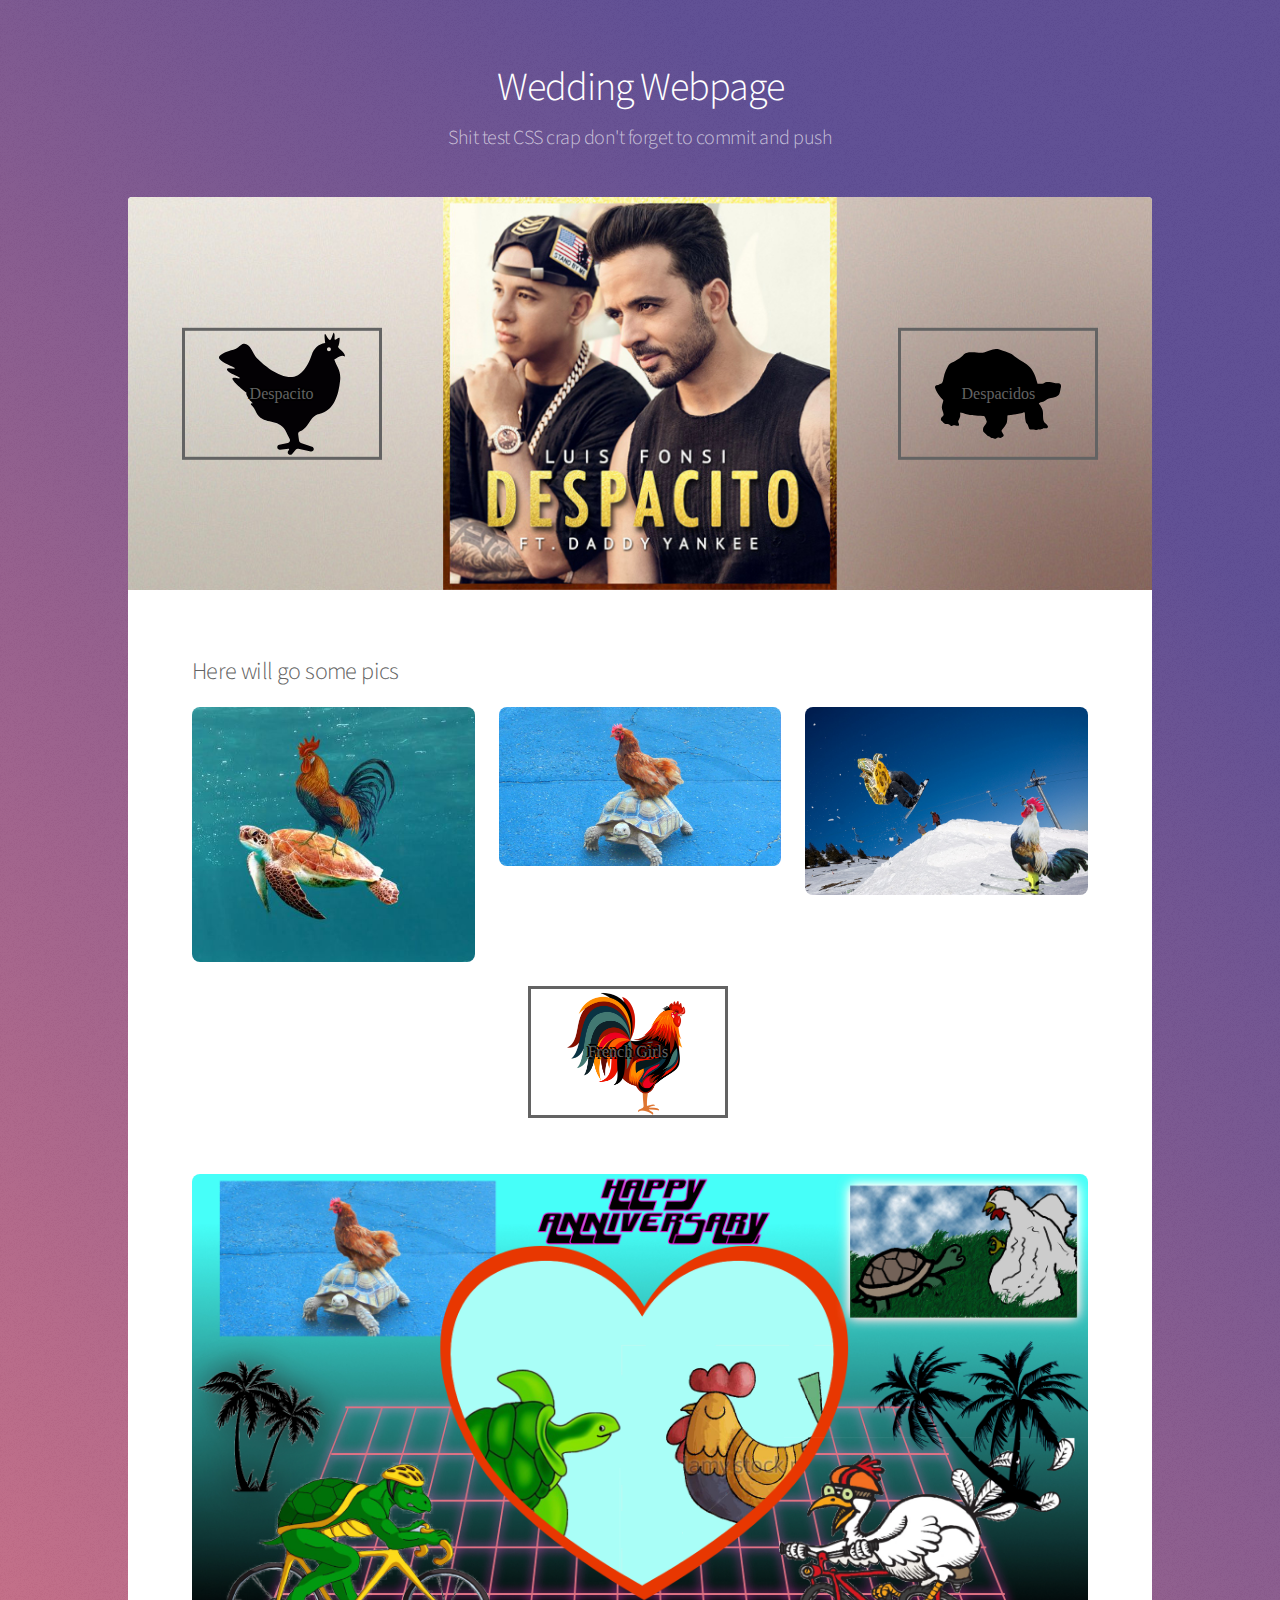
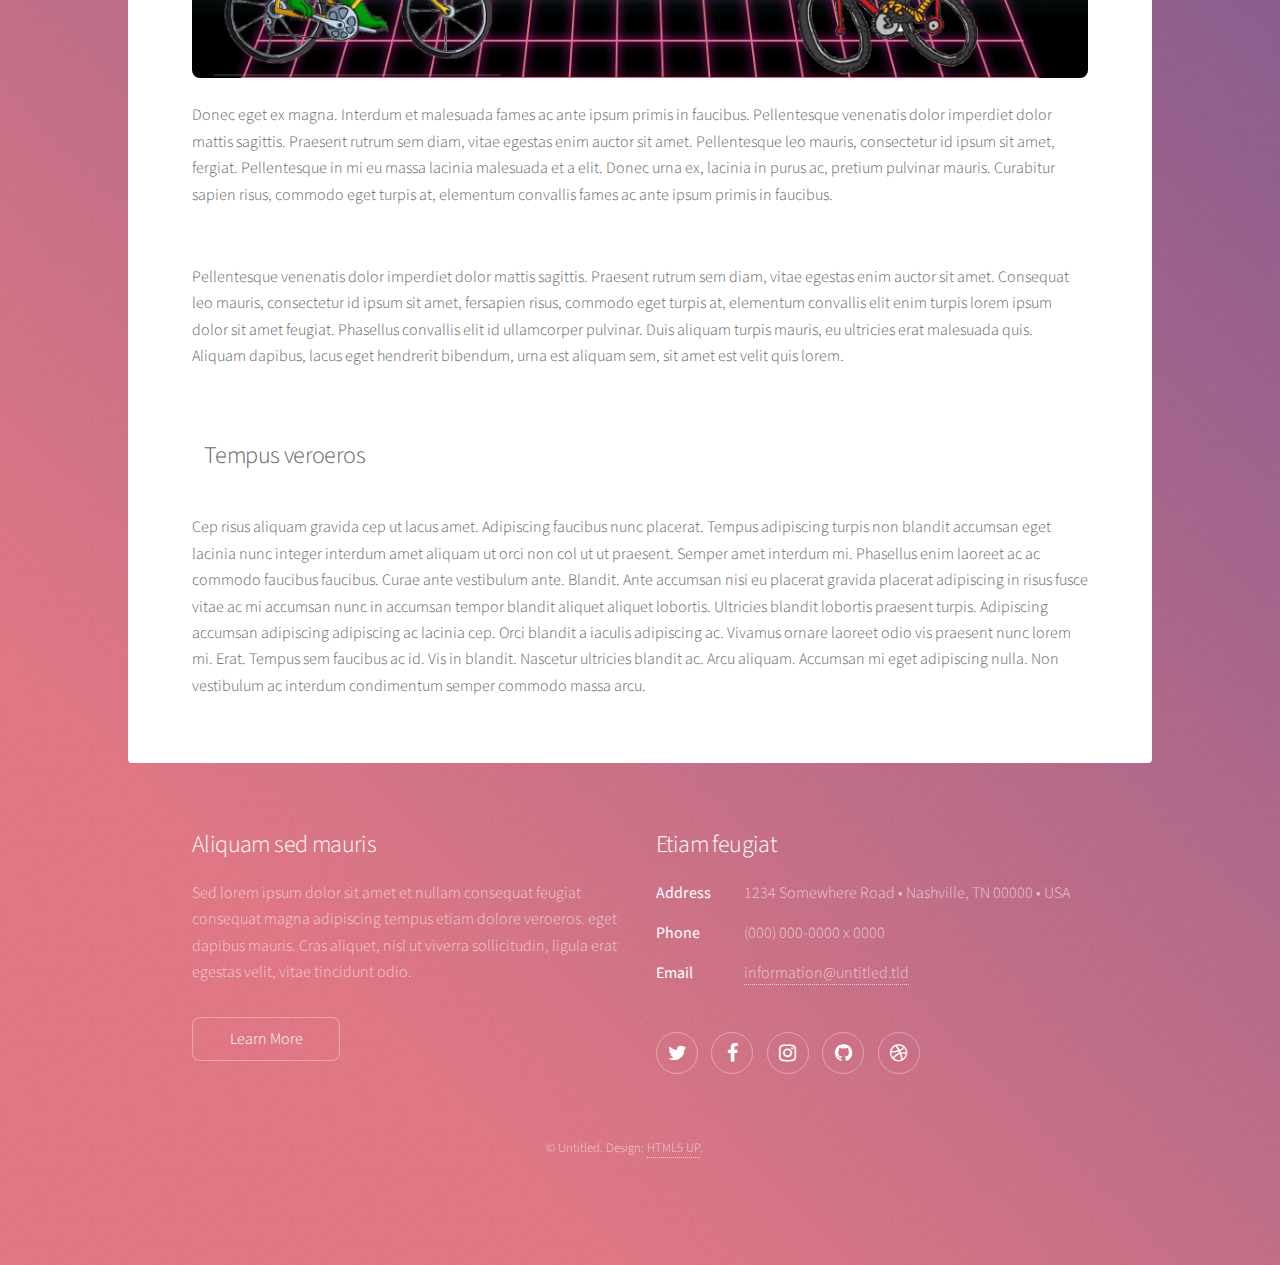
==== commit be77f8a4: "extra column pic thing" ====
--- a/index.html
+++ b/index.html
@@ -40,6 +40,8 @@
 								<ul class="actions special">
 								<li><a href="https://www.youtube.com/watch?v=dQw4w9WgXcQ" class="btncommon btn1">French Girls</a></li>
 								</ul>
+								<div class="row gtr-uniform">
+									<div class="col-12"><span class="image fit"><img src="images/anv.jpg" alt="" /></span></div>
 								<p>Donec eget ex magna. Interdum et malesuada fames ac ante ipsum primis in faucibus. Pellentesque venenatis dolor imperdiet dolor mattis sagittis. Praesent rutrum sem diam, vitae egestas enim auctor sit amet. Pellentesque leo mauris, consectetur id ipsum sit amet, fergiat. Pellentesque in mi eu massa lacinia malesuada et a elit. Donec urna ex, lacinia in purus ac, pretium pulvinar mauris. Curabitur sapien risus, commodo eget turpis at, elementum convallis fames ac ante ipsum primis in faucibus.</p>
 								<p>Pellentesque venenatis dolor imperdiet dolor mattis sagittis. Praesent rutrum sem diam, vitae egestas enim auctor sit amet. Consequat leo mauris, consectetur id ipsum sit amet, fersapien risus, commodo eget turpis at, elementum convallis elit enim turpis lorem ipsum dolor sit amet feugiat. Phasellus convallis elit id ullamcorper pulvinar. Duis aliquam turpis mauris, eu ultricies erat malesuada quis. Aliquam dapibus, lacus eget hendrerit bibendum, urna est aliquam sem, sit amet est velit quis lorem.</p>
 								<h2>Tempus veroeros</h2>
@@ -90,4 +92,4 @@
 			<script src="assets/js/main.js"></script>
 
 	</body>
-</html>+</html>
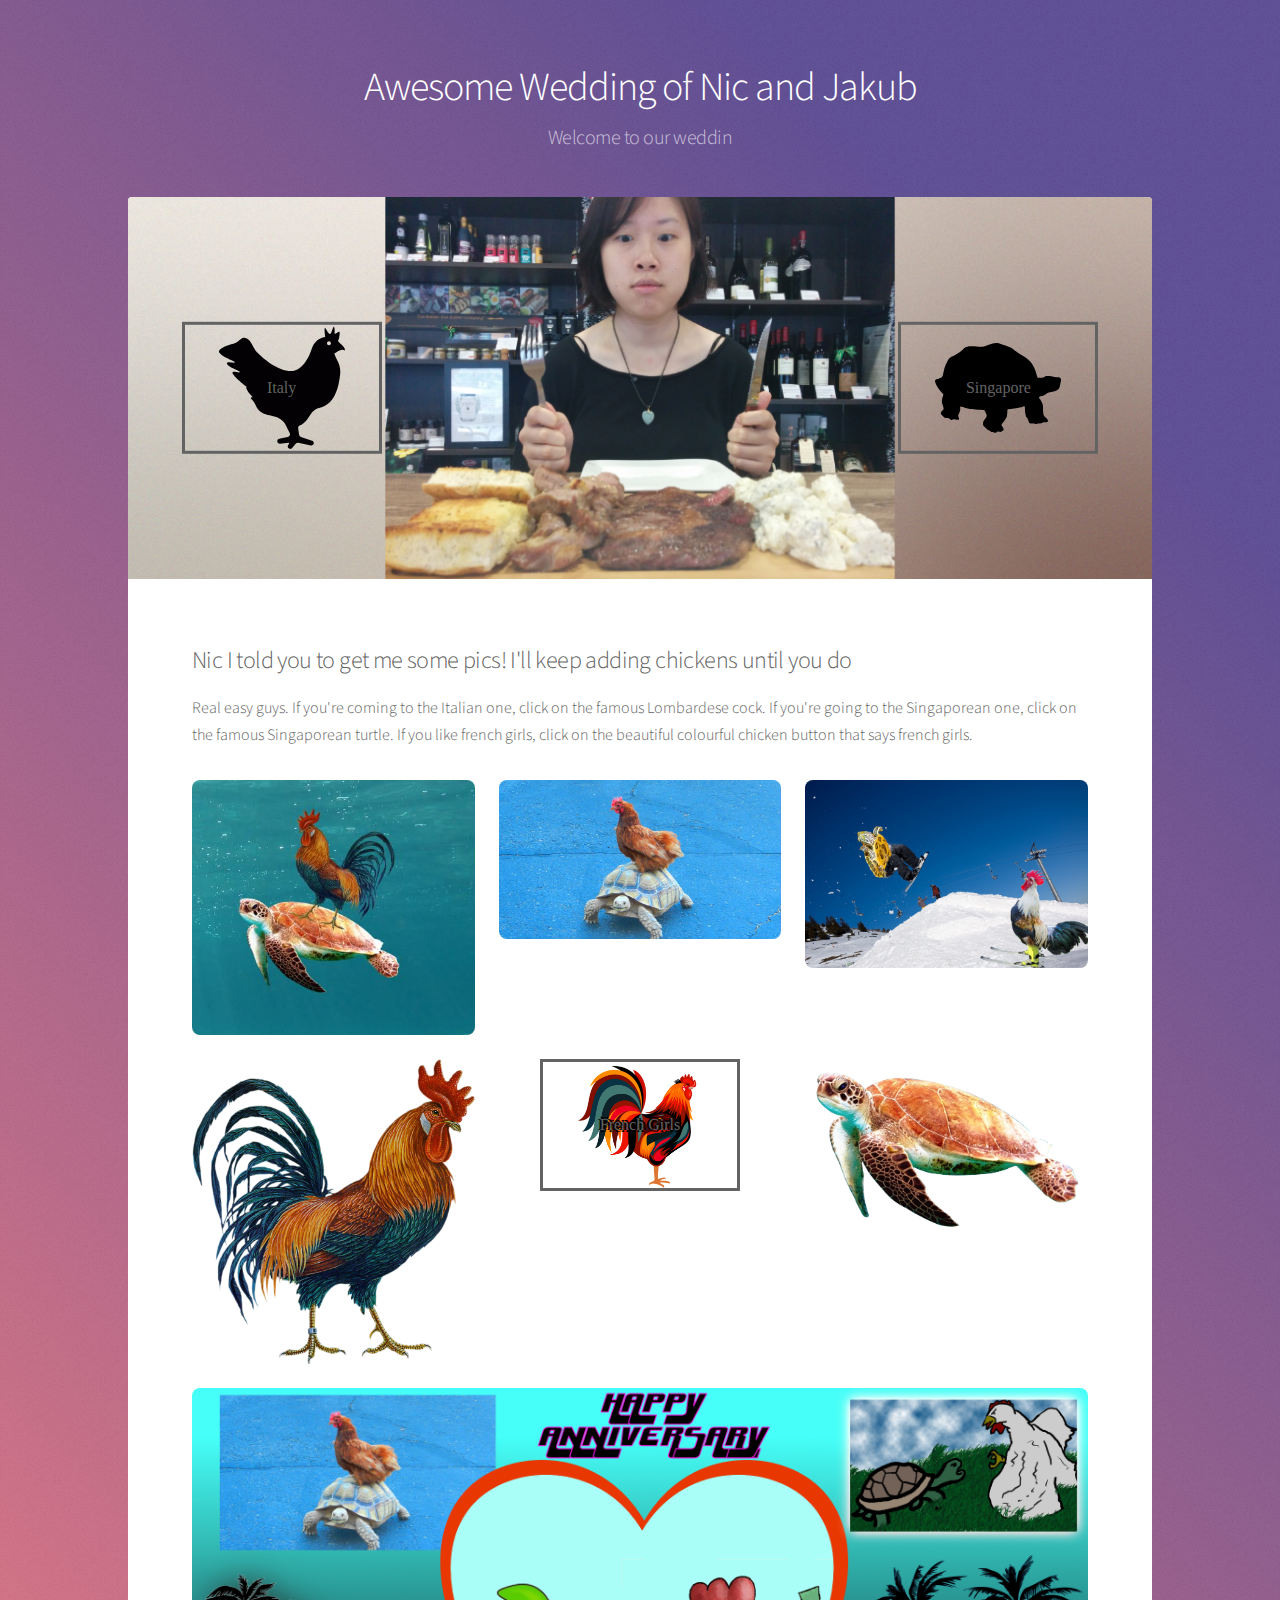
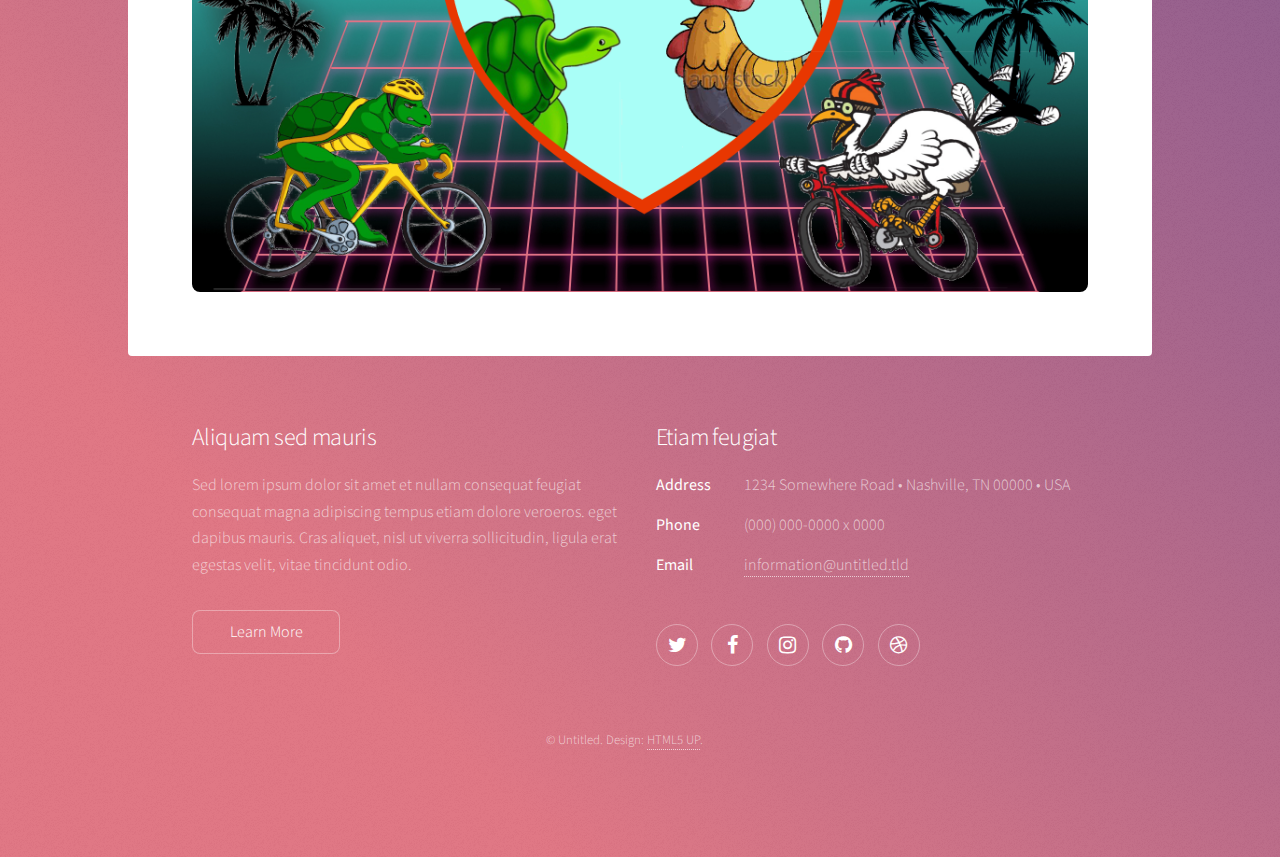
==== commit ea0692b0: "more content and pics" ====
--- a/index.html
+++ b/index.html
@@ -19,8 +19,8 @@
 
 				<!-- Header -->
 					<header id="header">
-						<h1>Wedding Webpage</h1>
-						<p>Shit test CSS crap don't forget to commit and push</p>
+						<h1>Awesome Wedding of Nic and Jakub</h1>
+						<p>Welcome to our weddin</p>
 					</header>
 
 				<!-- Main -->
@@ -28,25 +28,26 @@
 
 						<!-- Content -->
 							<section id="content" class="main">
-								<span class="image main btncn"><img src="images/pic04.jpg" alt="" />
-								<a href="italy.html" class="btncommon btn2">Despacito</a><!--separation--><a href="singapore.html" class="btncommon btn3">Despacidos</a>
+	
+								<span class="image main btncn"><img src="images/pic04-2.jpg" alt="" />
+								<a href="italy.html" class="btncommon btn2">Italy</a><!--separation--><a href="singapore.html" class="btncommon btn3">Singapore</a>
 								</span>
-								<h2>Here will go some pics</h2>
+								<h2>Nic I told you to get me some pics! I'll keep adding chickens until you do</h2>
+								<p>Real easy guys. If you're coming to the Italian one, click on the famous Lombardese cock. If you're going to the Singaporean one, click on the famous Singaporean turtle. If you like french girls, click on the beautiful colourful chicken button that says french girls.</p>
 								<div class="box alt">
 											<div class="row gtr-uniform">
 												<div class="col-4"><span class="image fit"><img src="images/CT0.jpg" alt="" /></span></div>
 												<div class="col-4"><span class="image fit"><img src="images/CT1.jpg" alt="" /></span></div>
 												<div class="col-4"><span class="image fit"><img src="images/CT2.png" alt="" /></span></div>
-								<ul class="actions special">
+												<div class="col-4"><span class="image fit"><img src="images/C01.png" alt="" /></span></div>
+												<div class="col-4"><ul class="actions special">
 								<li><a href="https://www.youtube.com/watch?v=dQw4w9WgXcQ" class="btncommon btn1">French Girls</a></li>
-								</ul>
+													</ul></div>
+												<div class="col-4"><span class="image fit"><img src="images/T01.png" alt="" /></span></div>
+
 								<div class="row gtr-uniform">
 									<div class="col-12"><span class="image fit"><img src="images/anv.jpg" alt="" /></span></div>
-								<p>Donec eget ex magna. Interdum et malesuada fames ac ante ipsum primis in faucibus. Pellentesque venenatis dolor imperdiet dolor mattis sagittis. Praesent rutrum sem diam, vitae egestas enim auctor sit amet. Pellentesque leo mauris, consectetur id ipsum sit amet, fergiat. Pellentesque in mi eu massa lacinia malesuada et a elit. Donec urna ex, lacinia in purus ac, pretium pulvinar mauris. Curabitur sapien risus, commodo eget turpis at, elementum convallis fames ac ante ipsum primis in faucibus.</p>
-								<p>Pellentesque venenatis dolor imperdiet dolor mattis sagittis. Praesent rutrum sem diam, vitae egestas enim auctor sit amet. Consequat leo mauris, consectetur id ipsum sit amet, fersapien risus, commodo eget turpis at, elementum convallis elit enim turpis lorem ipsum dolor sit amet feugiat. Phasellus convallis elit id ullamcorper pulvinar. Duis aliquam turpis mauris, eu ultricies erat malesuada quis. Aliquam dapibus, lacus eget hendrerit bibendum, urna est aliquam sem, sit amet est velit quis lorem.</p>
-								<h2>Tempus veroeros</h2>
-								<p>Cep risus aliquam gravida cep ut lacus amet. Adipiscing faucibus nunc placerat. Tempus adipiscing turpis non blandit accumsan eget lacinia nunc integer interdum amet aliquam ut orci non col ut ut praesent. Semper amet interdum mi. Phasellus enim laoreet ac ac commodo faucibus faucibus. Curae ante vestibulum ante. Blandit. Ante accumsan nisi eu placerat gravida placerat adipiscing in risus fusce vitae ac mi accumsan nunc in accumsan tempor blandit aliquet aliquet lobortis. Ultricies blandit lobortis praesent turpis. Adipiscing accumsan adipiscing adipiscing ac lacinia cep. Orci blandit a iaculis adipiscing ac. Vivamus ornare laoreet odio vis praesent nunc lorem mi. Erat. Tempus sem faucibus ac id. Vis in blandit. Nascetur ultricies blandit ac. Arcu aliquam. Accumsan mi eget adipiscing nulla. Non vestibulum ac interdum condimentum semper commodo massa arcu.</p>
-							</section>
+						</section>
 
 					</div>
 
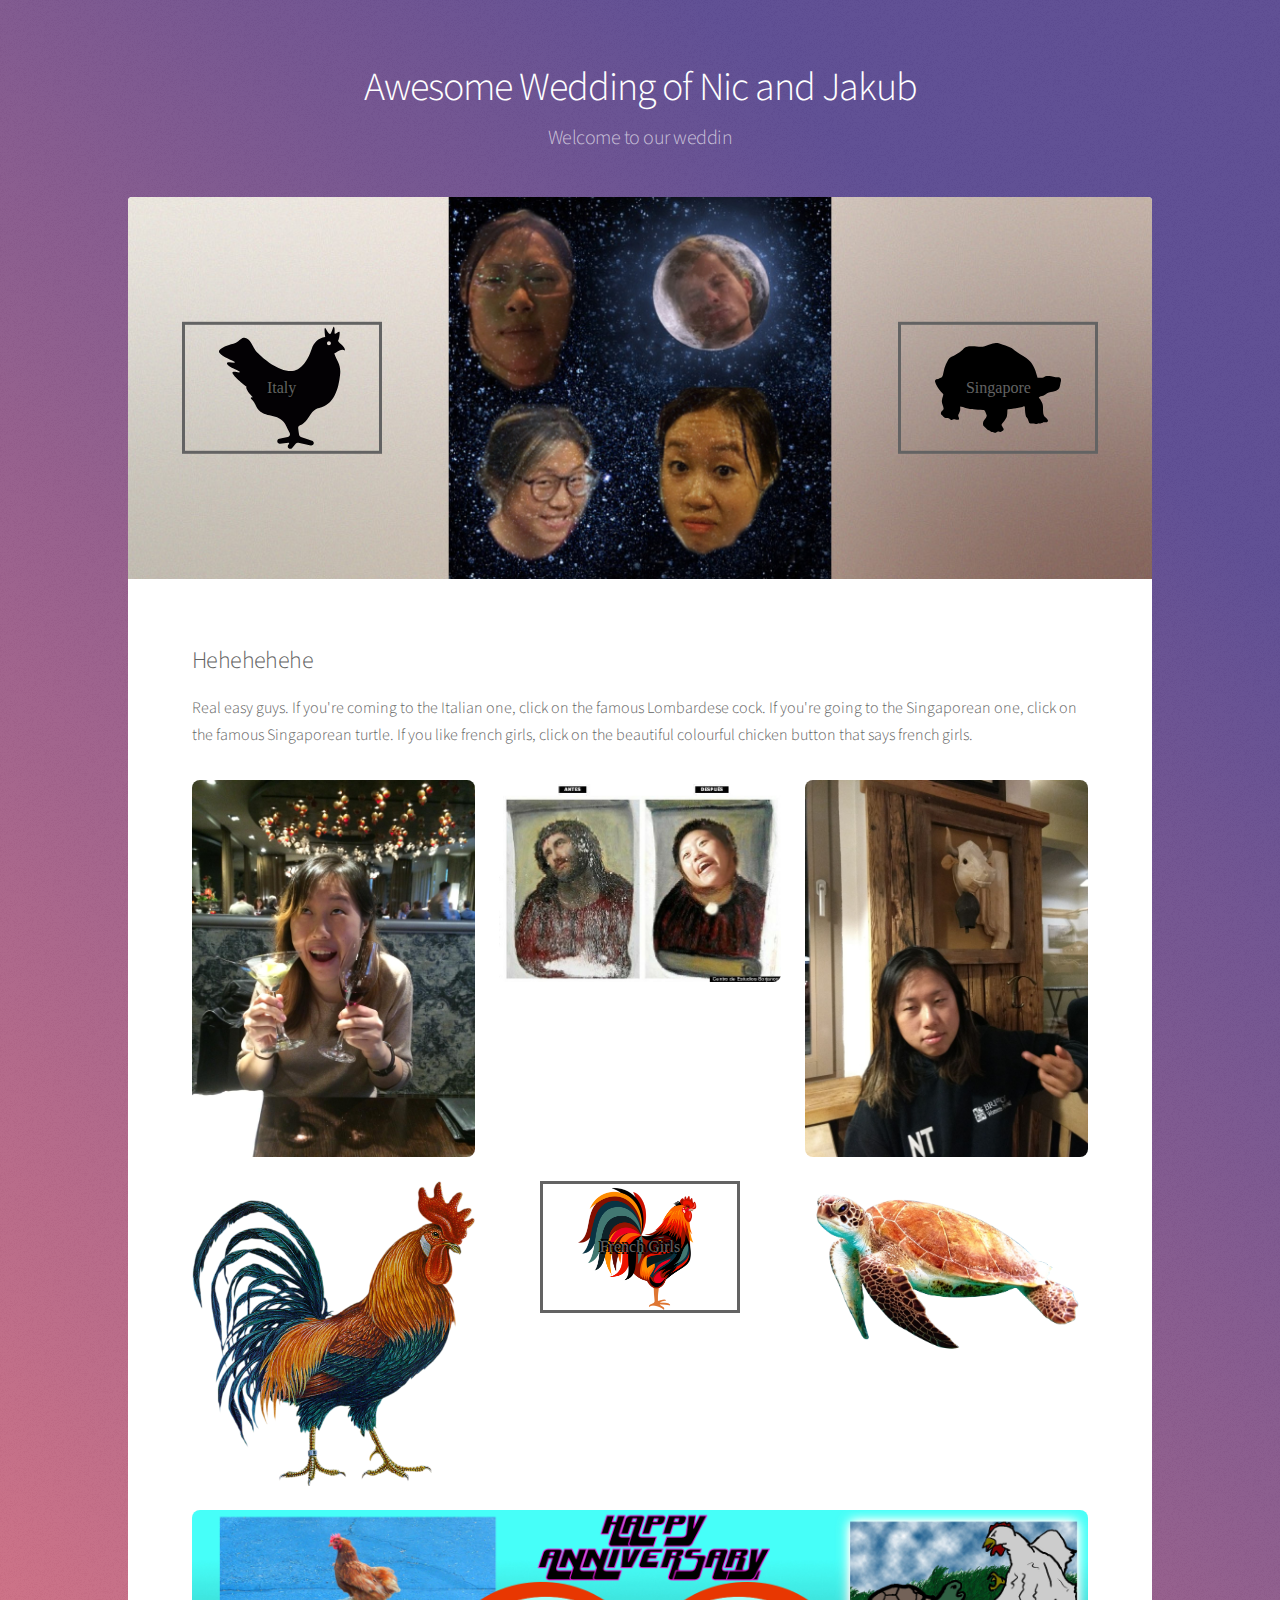
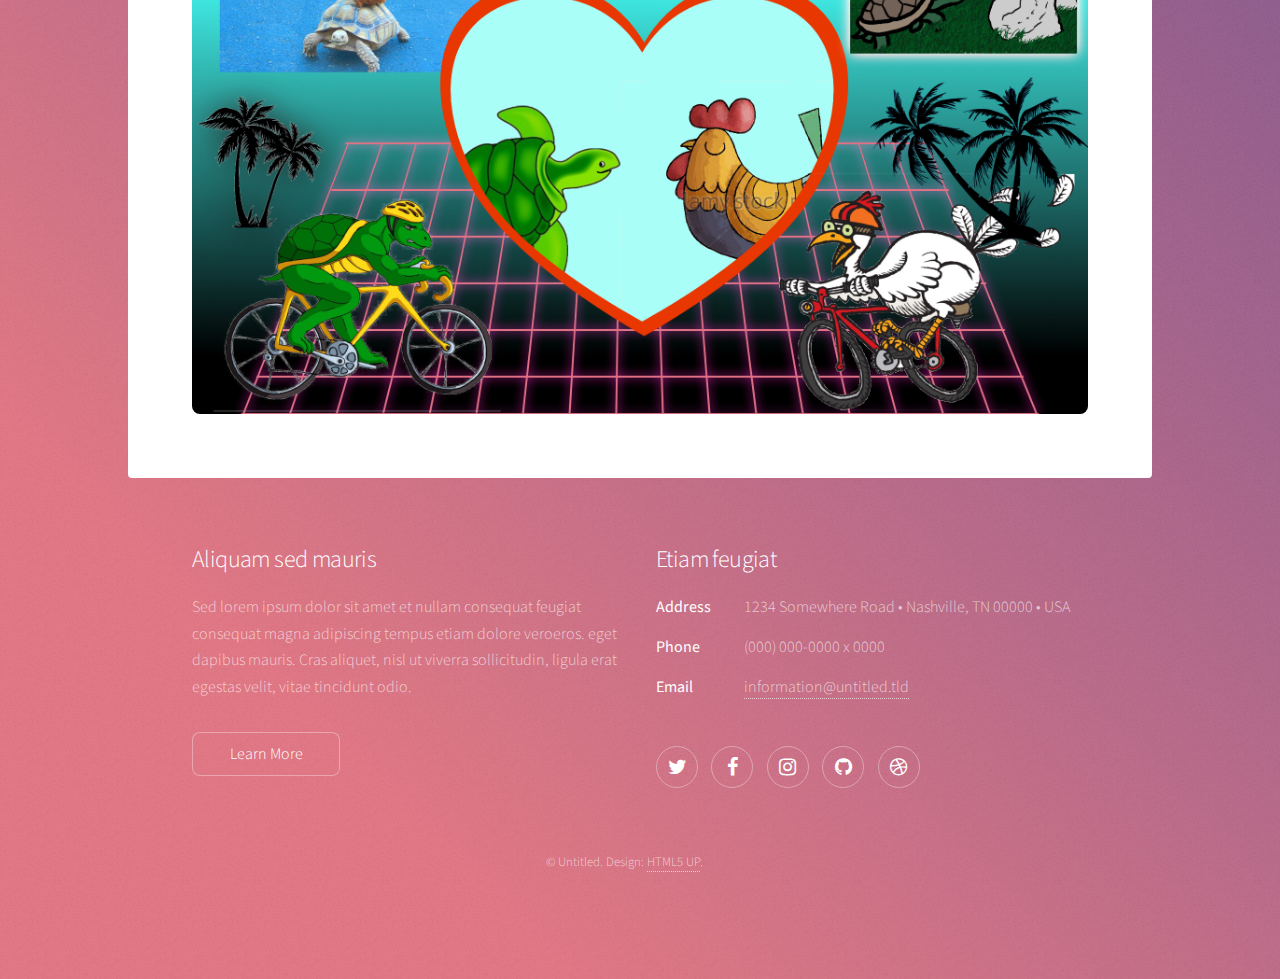
==== commit 6453c4c0: "updoot" ====
--- a/index.html
+++ b/index.html
@@ -29,16 +29,16 @@
 						<!-- Content -->
 							<section id="content" class="main">
 	
-								<span class="image main btncn"><img src="images/pic04-2.jpg" alt="" />
+								<span class="image main btncn"><img src="images/pic04-3.jpg" alt="" />
 								<a href="italy.html" class="btncommon btn2">Italy</a><!--separation--><a href="singapore.html" class="btncommon btn3">Singapore</a>
 								</span>
-								<h2>Nic I told you to get me some pics! I'll keep adding chickens until you do</h2>
+								<h2>Hehehehehe</h2>
 								<p>Real easy guys. If you're coming to the Italian one, click on the famous Lombardese cock. If you're going to the Singaporean one, click on the famous Singaporean turtle. If you like french girls, click on the beautiful colourful chicken button that says french girls.</p>
 								<div class="box alt">
 											<div class="row gtr-uniform">
-												<div class="col-4"><span class="image fit"><img src="images/CT0.jpg" alt="" /></span></div>
-												<div class="col-4"><span class="image fit"><img src="images/CT1.jpg" alt="" /></span></div>
-												<div class="col-4"><span class="image fit"><img src="images/CT2.png" alt="" /></span></div>
+												<div class="col-4"><span class="image fit"><img src="images/nic05.jpg" alt="" /></span></div>
+												<div class="col-4"><span class="image fit"><img src="images/jesus.jpg" alt="" /></span></div>
+												<div class="col-4"><span class="image fit"><img src="images/nic06.jpg" alt="" /></span></div>
 												<div class="col-4"><span class="image fit"><img src="images/C01.png" alt="" /></span></div>
 												<div class="col-4"><ul class="actions special">
 								<li><a href="https://www.youtube.com/watch?v=dQw4w9WgXcQ" class="btncommon btn1">French Girls</a></li>
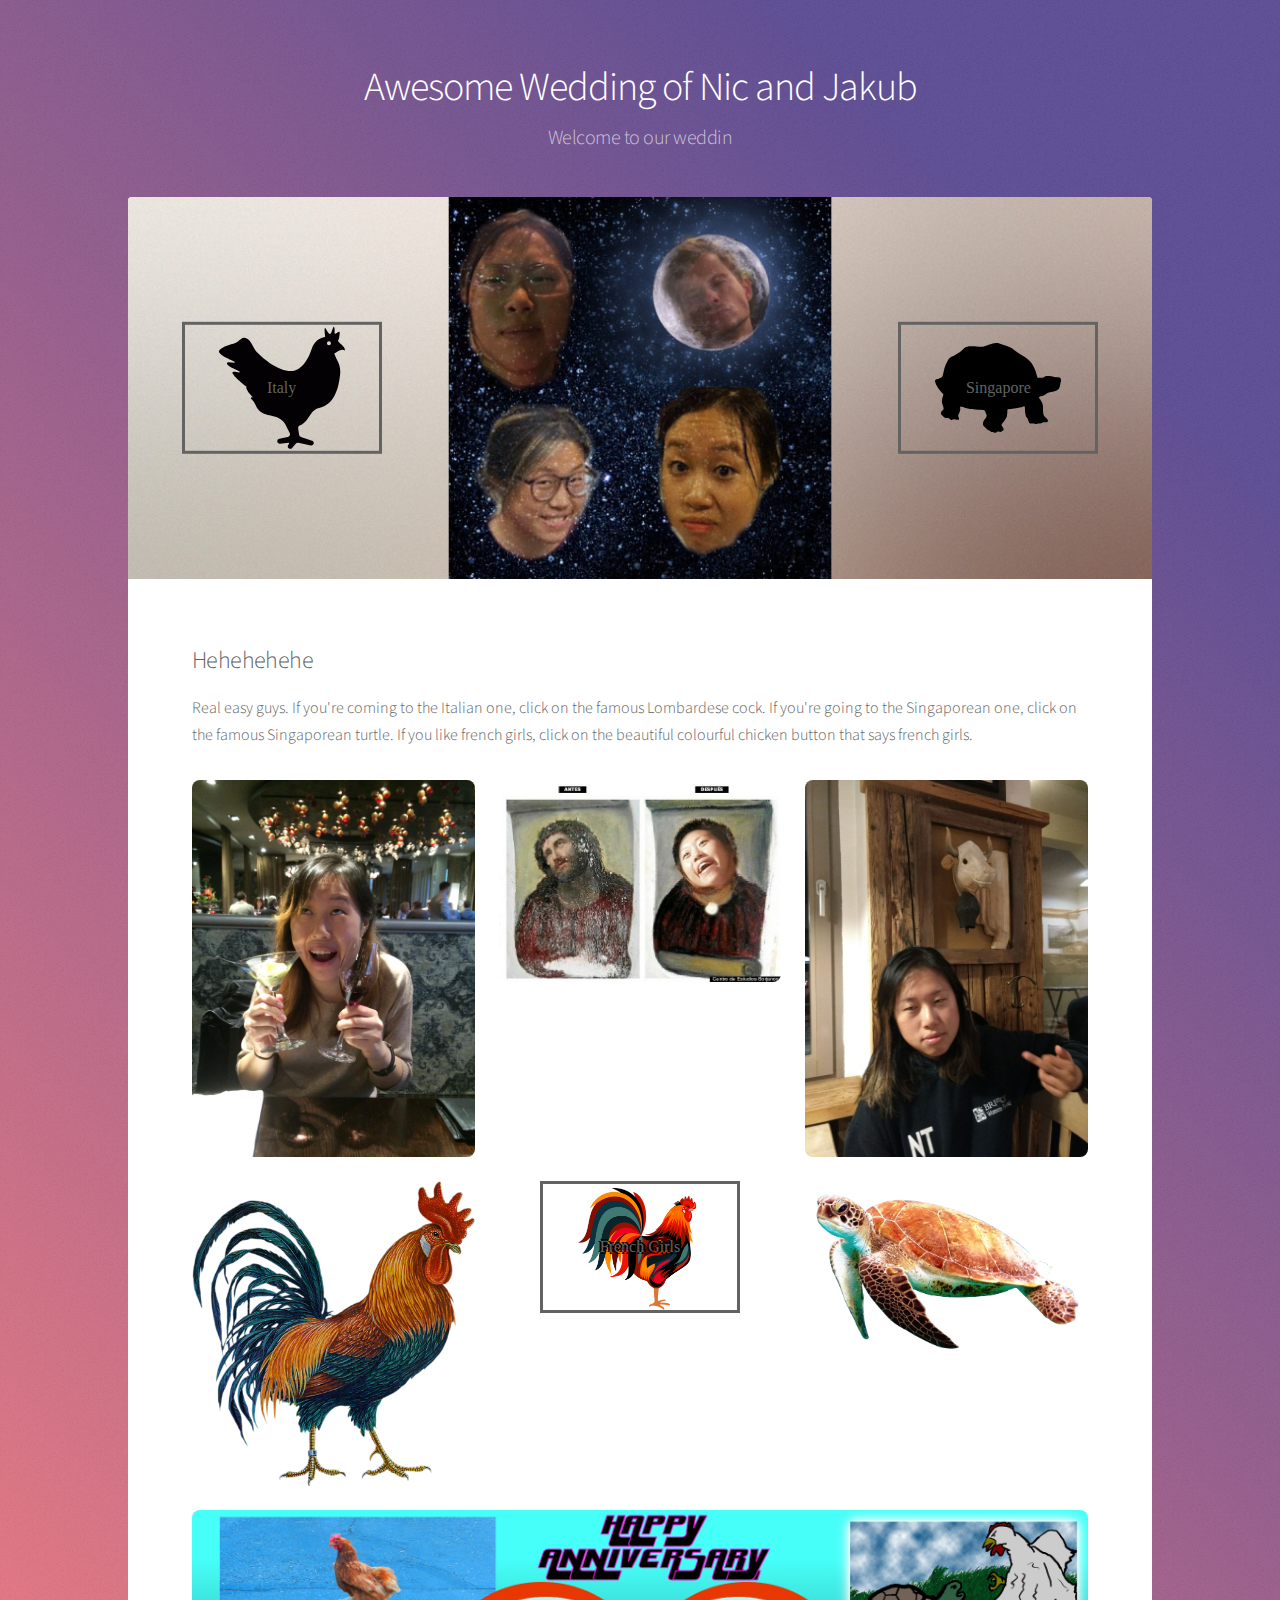
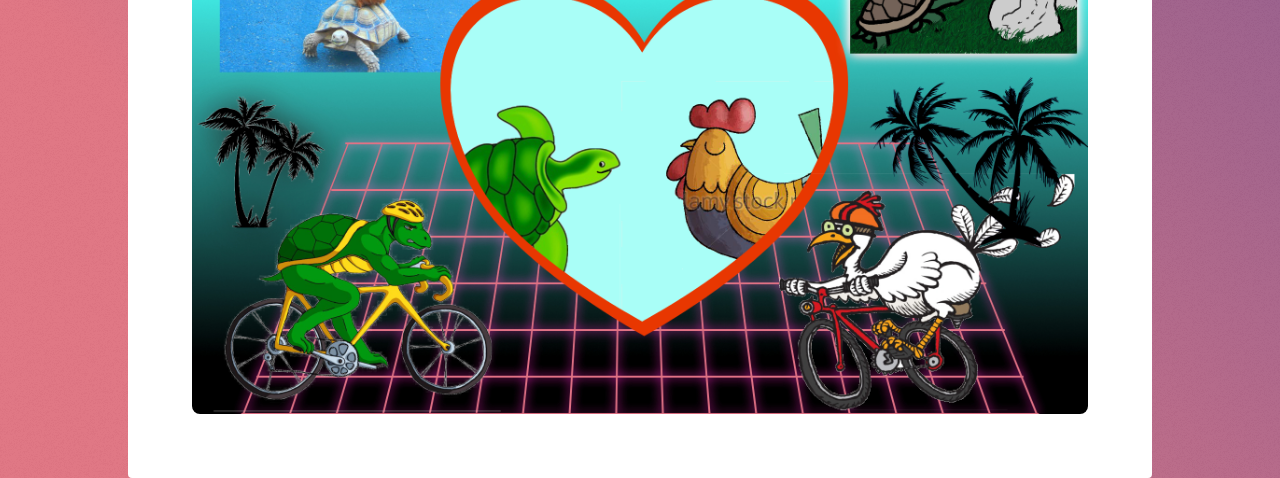
==== commit 8303c6a3: "removed footer from index" ====
--- a/index.html
+++ b/index.html
@@ -6,7 +6,7 @@
 -->
 <html>
 	<head>
-		<title>Generic - Stellar by HTML5 UP</title>
+		<title>Jakub & Nic's amazing wedding prep webpage</title>
 		<meta charset="utf-8" />
 		<meta name="viewport" content="width=device-width, initial-scale=1, user-scalable=no" />
 		<link rel="stylesheet" href="assets/css/main.css" />
@@ -51,36 +51,6 @@
 
 					</div>
 
-				<!-- Footer -->
-					<footer id="footer">
-						<section>
-							<h2>Aliquam sed mauris</h2>
-							<p>Sed lorem ipsum dolor sit amet et nullam consequat feugiat consequat magna adipiscing tempus etiam dolore veroeros. eget dapibus mauris. Cras aliquet, nisl ut viverra sollicitudin, ligula erat egestas velit, vitae tincidunt odio.</p>
-							<ul class="actions">
-								<li><a href="#" class="button">Learn More</a></li>
-							</ul>
-						</section>
-						<section>
-							<h2>Etiam feugiat</h2>
-							<dl class="alt">
-								<dt>Address</dt>
-								<dd>1234 Somewhere Road &bull; Nashville, TN 00000 &bull; USA</dd>
-								<dt>Phone</dt>
-								<dd>(000) 000-0000 x 0000</dd>
-								<dt>Email</dt>
-								<dd><a href="#">information@untitled.tld</a></dd>
-							</dl>
-							<ul class="icons">
-								<li><a href="#" class="icon fa-twitter alt"><span class="label">Twitter</span></a></li>
-								<li><a href="#" class="icon fa-facebook alt"><span class="label">Facebook</span></a></li>
-								<li><a href="#" class="icon fa-instagram alt"><span class="label">Instagram</span></a></li>
-								<li><a href="#" class="icon fa-github alt"><span class="label">GitHub</span></a></li>
-								<li><a href="#" class="icon fa-dribbble alt"><span class="label">Dribbble</span></a></li>
-							</ul>
-						</section>
-						<p class="copyright">&copy; Untitled. Design: <a href="https://html5up.net">HTML5 UP</a>.</p>
-					</footer>
-
 			</div>
 
 		<!-- Scripts -->
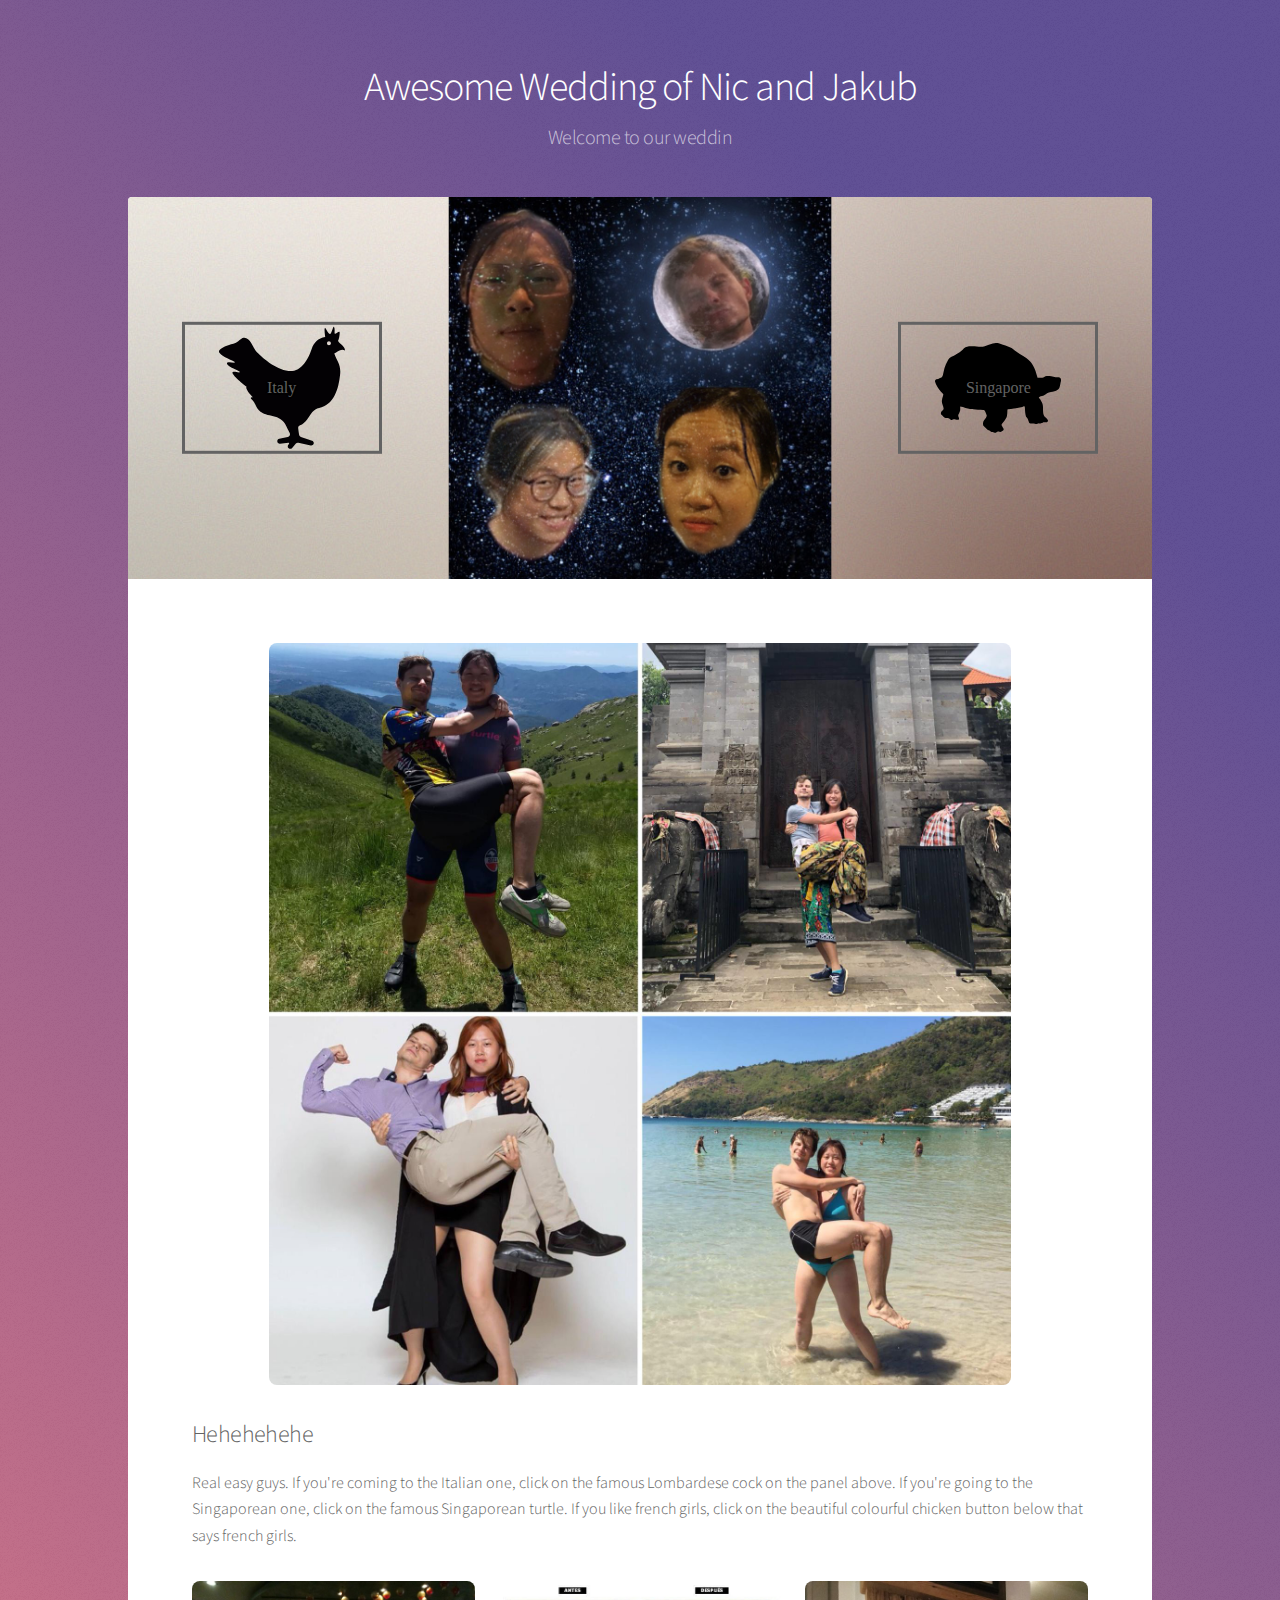
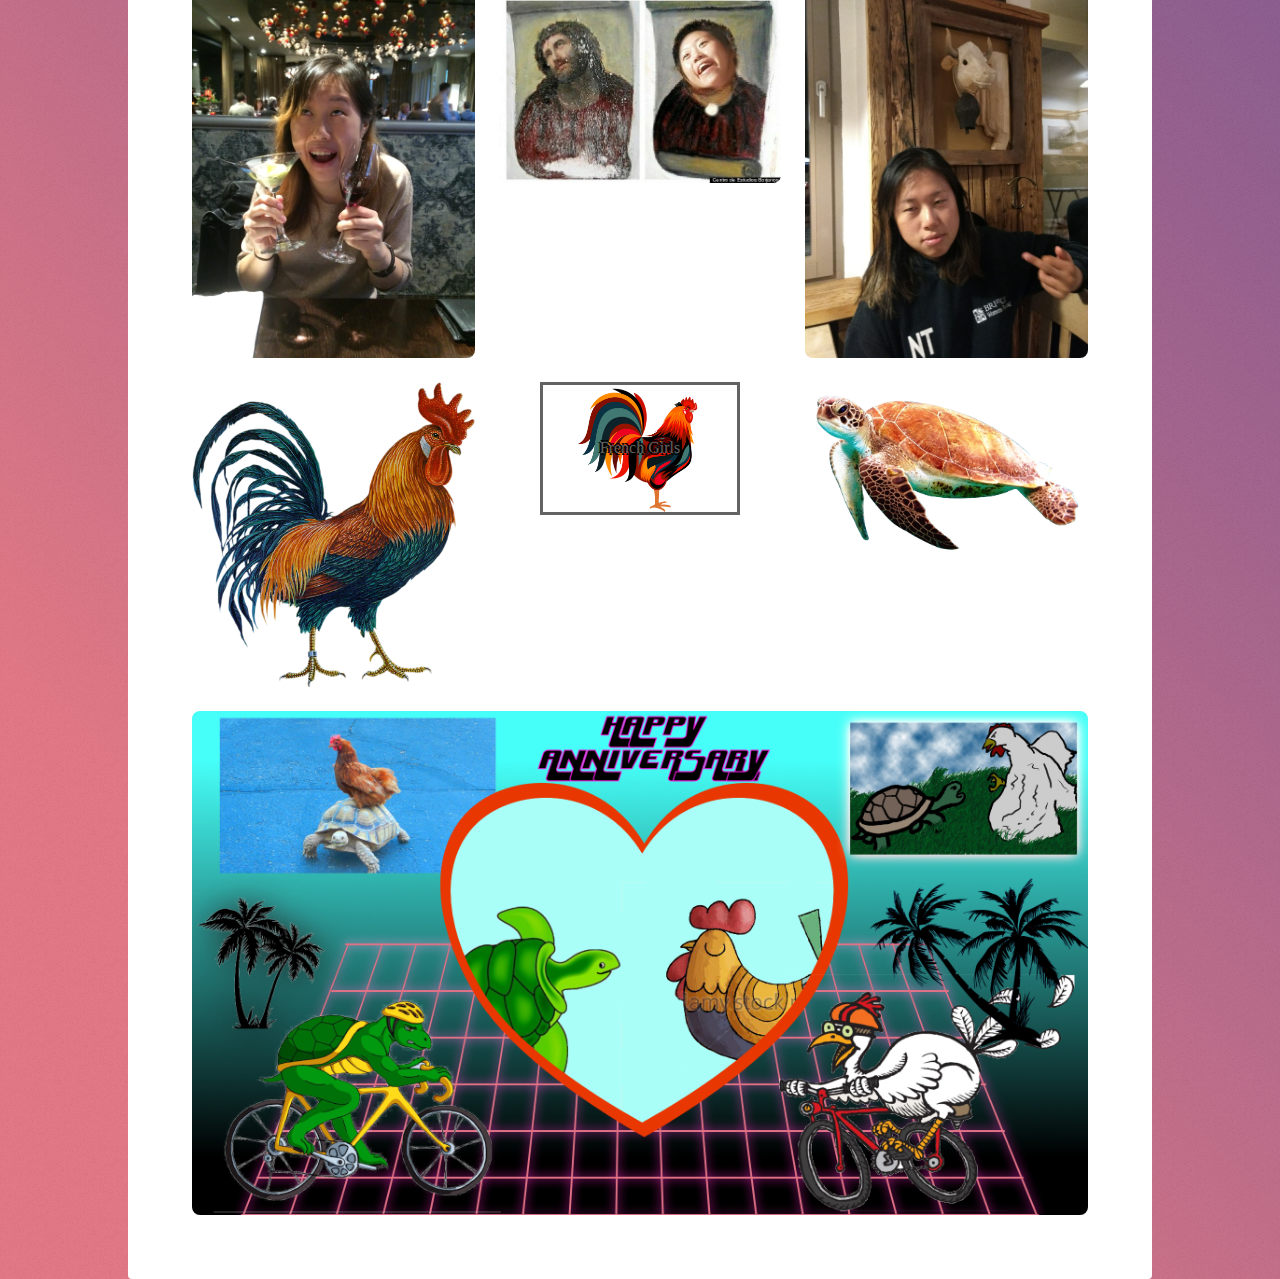
==== commit b3299872: "updoot" ====
--- a/index.html
+++ b/index.html
@@ -32,8 +32,14 @@
 								<span class="image main btncn"><img src="images/pic04-3.jpg" alt="" />
 								<a href="italy.html" class="btncommon btn2">Italy</a><!--separation--><a href="singapore.html" class="btncommon btn3">Singapore</a>
 								</span>
+								<div class="box alt">
+									<div class="row gtr-uniform">
+										<div class="col-1"><span class="image fit"><img src="" alt="" /></span></div>
+										<div class="col-10"><span class="image fit"><img src="images/couples1.jpg" alt="" /></span></div>
+										<div class="col-1"><span class="image fit"><img src="" alt="" /></span></div></div>
+								</div>
 								<h2>Hehehehehe</h2>
-								<p>Real easy guys. If you're coming to the Italian one, click on the famous Lombardese cock. If you're going to the Singaporean one, click on the famous Singaporean turtle. If you like french girls, click on the beautiful colourful chicken button that says french girls.</p>
+								<p>Real easy guys. If you're coming to the Italian one, click on the famous Lombardese cock on the panel above. If you're going to the Singaporean one, click on the famous Singaporean turtle. If you like french girls, click on the beautiful colourful chicken button below that says french girls.</p>
 								<div class="box alt">
 											<div class="row gtr-uniform">
 												<div class="col-4"><span class="image fit"><img src="images/nic05.jpg" alt="" /></span></div>
